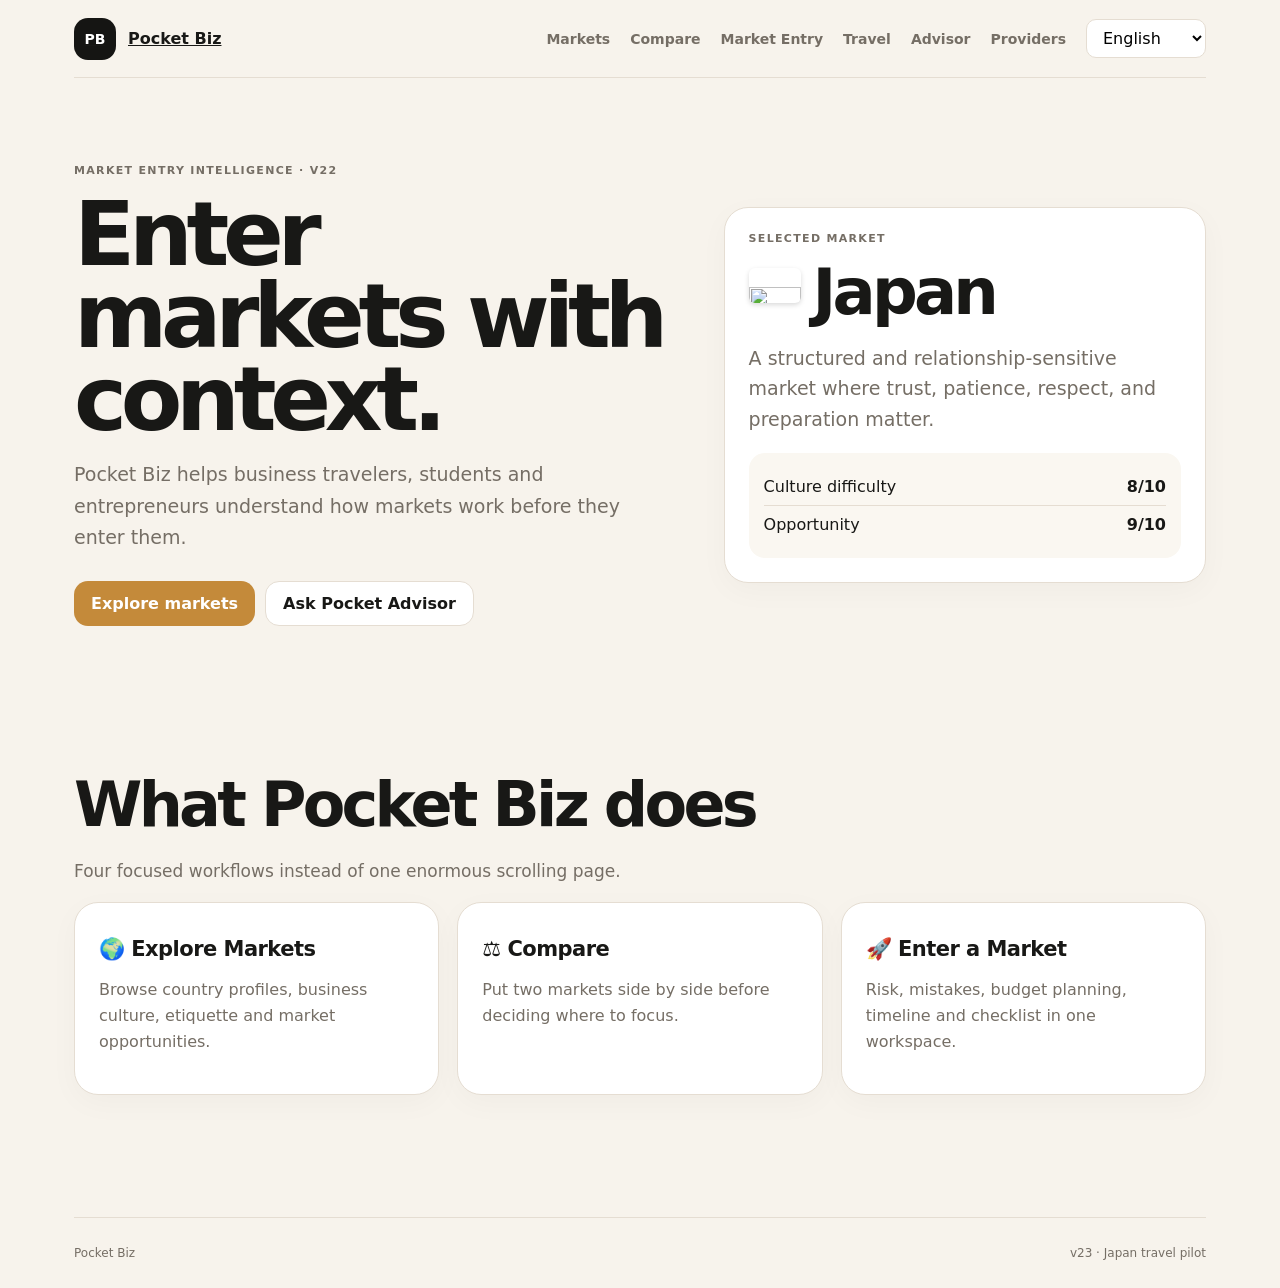
==== index.html @ 112279e3 "Add files via upload" ====
<!doctype html><html lang="en"><head><meta charset="utf-8"><meta name="viewport" content="width=device-width,initial-scale=1"><title>Pocket Biz v23</title><style>
:root{--bg:#f7f3ec;--panel:#fff;--text:#181816;--muted:#756e65;--line:#e5ddd2;--accent:#c48a3a;--dark:#151513;--green:#2f9b43;--shadow:0 20px 55px rgba(28,24,18,.08)}
*{box-sizing:border-box}html{scroll-behavior:smooth}body{margin:0;background:var(--bg);color:var(--text);font-family:Inter,ui-sans-serif,system-ui,-apple-system,BlinkMacSystemFont,"Segoe UI",sans-serif}a{color:inherit}button,input,select,textarea{font:inherit}.container{max-width:1180px;margin:auto;padding:0 24px}.nav{height:78px;display:flex;align-items:center;justify-content:space-between;border-bottom:1px solid var(--line)}.brand{display:flex;align-items:center;gap:12px;font-weight:900}.brand-mark{width:42px;height:42px;border-radius:14px;background:var(--dark);color:#fff;display:grid;place-items:center;font-size:14px}.nav-links{display:flex;align-items:center;gap:20px}.nav-links a{text-decoration:none;font-size:14px;font-weight:800;color:var(--muted)}.nav-links a:hover{color:var(--text)}.lang-toggle{border:1px solid var(--line);background:#fff;border-radius:10px;padding:8px 12px}.hero{padding:86px 0 80px;display:grid;grid-template-columns:1.1fr .9fr;gap:60px;align-items:center}.kicker,.tool-kicker{font-size:11px;text-transform:uppercase;letter-spacing:.12em;font-weight:900;color:var(--muted)}h1{font-size:clamp(52px,7vw,92px);line-height:.92;letter-spacing:-.07em;margin:16px 0}.hero p,.lead{font-size:19px;line-height:1.65;color:var(--muted);max-width:680px}.actions{display:flex;gap:10px;flex-wrap:wrap;margin-top:28px}.btn{border:0;border-radius:14px;padding:12px 17px;background:var(--dark);color:#fff;text-decoration:none;font-weight:850;cursor:pointer;display:inline-flex;align-items:center;justify-content:center}.btn.gold{background:var(--accent)}.btn.secondary{background:#fff;color:var(--text);border:1px solid var(--line)}.btn:disabled{opacity:.5;cursor:not-allowed}.section{padding:62px 0}.section-title{font-size:clamp(38px,5vw,62px);letter-spacing:-.06em;margin:0 0 12px}.sub{color:var(--muted);font-size:17px;line-height:1.6}.grid3{display:grid;grid-template-columns:repeat(3,1fr);gap:18px}.grid2{display:grid;grid-template-columns:repeat(2,1fr);gap:18px}.card,.panel{background:var(--panel);border:1px solid var(--line);border-radius:24px;padding:24px;box-shadow:0 8px 30px rgba(28,24,18,.03)}.card h3,.panel h3{margin:10px 0 10px;font-size:21px;letter-spacing:-.025em}.card p,.panel p{color:var(--muted);line-height:1.6}.market-grid{display:grid;grid-template-columns:repeat(4,1fr);gap:14px}.market-card{background:#fff;border:1px solid var(--line);border-radius:22px;padding:20px;text-decoration:none;transition:.2s;cursor:pointer}.market-card:hover{transform:translateY(-3px);box-shadow:var(--shadow);border-color:#cda36c}.market-card .name{font-weight:900;font-size:18px}.market-card .meta{color:var(--muted);font-size:13px;margin-top:5px}.pb-flag{width:34px;height:23px;object-fit:cover;border-radius:4px;display:block;margin-bottom:10px;box-shadow:0 1px 3px rgba(0,0,0,.15)}.pb-flag-lg{width:52px;height:35px;object-fit:cover;border-radius:6px;display:inline-block;vertical-align:-8px;margin-right:12px;box-shadow:0 2px 5px rgba(0,0,0,.15)}.toolbar{display:flex;gap:10px;margin:25px 0}.toolbar input,.toolbar select,.input,.select,.textarea{width:100%;border:1px solid var(--line);background:#fff;border-radius:14px;padding:13px 14px;outline:none}.toolbar input:focus,.input:focus,.textarea:focus{border-color:var(--accent)}.profile-hero{display:grid;grid-template-columns:1fr 1fr;gap:18px;align-items:stretch}.profile-title{font-size:64px;letter-spacing:-.06em;line-height:1;margin:15px 0}.chips{display:flex;gap:7px;flex-wrap:wrap;margin:18px 0}.chip{background:#f2eadf;border-radius:999px;padding:7px 11px;color:#775e42;font-size:12px;font-weight:800}.score{font-size:40px;font-weight:950;letter-spacing:-.05em}.meter{height:12px;border-radius:999px;background:#eee5d8;overflow:hidden;margin:10px 0 18px}.meter span{display:block;height:100%;background:var(--accent);border-radius:999px}.do-dont{display:grid;grid-template-columns:1fr 1fr;gap:14px}.good{background:#eaf5eb;border:1px solid #c8e5cc;border-radius:20px;padding:20px}.bad{background:#f8eeee;border:1px solid #ecd1d1;border-radius:20px;padding:20px}.good ul,.bad ul{padding-left:20px;line-height:1.7}.verified-badge{display:inline-flex;align-items:center;gap:6px;background:#e8f5ea;color:#236b31;border:1px solid #b9dfbf;border-radius:999px;padding:6px 10px;font-size:11px;font-weight:900}.check{width:16px;height:16px;border-radius:50%;background:var(--green);color:#fff;display:grid;place-items:center}.tool-grid{display:grid;grid-template-columns:repeat(3,1fr);gap:18px}.tool-result{margin-top:14px;padding:15px;background:#faf7f1;border-radius:16px}.tool-row{display:flex;justify-content:space-between;gap:14px;padding:9px 0;border-bottom:1px solid var(--line)}.tool-row:last-child{border-bottom:0}.timeline{display:grid;grid-template-columns:repeat(4,1fr);gap:14px}.step-no{width:32px;height:32px;border-radius:50%;background:var(--dark);color:#fff;display:grid;place-items:center;font-weight:900}.check-item{display:flex;gap:10px;padding:13px 0;border-bottom:1px solid var(--line)}.check-item:last-child{border-bottom:0}.check-item input{margin-top:4px}.advisor-shell{background:var(--dark);border-radius:30px;padding:18px;color:#fff}.advisor-grid{display:grid;grid-template-columns:.75fr 1.25fr;gap:16px}.advisor-intro{background:#fff;color:var(--text);border-radius:24px;padding:25px}.advisor-chat{background:#191917;border-radius:24px;padding:18px;min-height:520px;display:flex;flex-direction:column}.messages{flex:1;display:grid;gap:10px;align-content:start;overflow:auto;max-height:410px}.bubble{padding:14px 16px;border-radius:18px;line-height:1.55}.bubble.user{background:#292925;margin-left:12%}.bubble.answer{background:#fff;color:var(--text);margin-right:4%}.advisor-form{display:grid;grid-template-columns:1fr auto;gap:10px;margin-top:12px}.advisor-example{width:100%;text-align:left;background:#faf7f1;border:1px solid var(--line);border-radius:15px;padding:12px;margin-top:9px;cursor:pointer}.advisor-example:hover{border-color:var(--accent)}.status{font-size:12px;color:#bdb8b0;margin-top:8px}.cost-total{font-size:48px;font-weight:950;letter-spacing:-.06em}.cost-list{display:grid;gap:8px;margin-top:16px}.cost-line{display:grid;grid-template-columns:1fr 140px;gap:10px}.search-box{display:flex;gap:10px}.source{font-size:12px;color:var(--muted);margin-top:10px}.footer{border-top:1px solid var(--line);padding:28px 0;margin-top:60px;color:var(--muted);font-size:12px;display:flex;justify-content:space-between}@media(max-width:900px){.hero,.profile-hero,.advisor-grid{grid-template-columns:1fr}.grid3,.tool-grid{grid-template-columns:1fr 1fr}.market-grid{grid-template-columns:1fr 1fr}.timeline{grid-template-columns:1fr 1fr}}@media(max-width:620px){.nav-links a{display:none}.grid3,.grid2,.tool-grid,.market-grid,.timeline,.do-dont{grid-template-columns:1fr}.container{padding:0 16px}.hero{padding:55px 0}.profile-title{font-size:48px}.advisor-form{grid-template-columns:1fr}}
</style></head><body>
<div class="container"><nav class="nav"><a class="brand" href="index.html"><span class="brand-mark">PB</span><span>Pocket Biz</span></a><div class="nav-links"><a href="markets.html">Markets</a><a href="compare.html">Compare</a><a href="market-entry.html">Market Entry</a><a href="travel.html">Travel</a><a href="advisor.html">Advisor</a><a href="providers.html">Providers</a><select id="languageSelect" class="lang-toggle"><option value="en">English</option><option value="ja">日本語</option><option value="el">Ελληνικά</option></select></div></nav>
<section class="hero"><div><div class="kicker">MARKET ENTRY INTELLIGENCE · v22</div><h1>Enter markets with context.</h1><p class="lead">Pocket Biz helps business travelers, students and entrepreneurs understand how markets work before they enter them.</p><div class="actions"><a class="btn gold" href="markets.html">Explore markets</a><a class="btn secondary" href="advisor.html">Ask Pocket Advisor</a></div></div><div class="card"><div class="kicker">Selected market</div><div id="homeCountry"></div><div class="tool-result"><div class="tool-row"><span>Culture difficulty</span><b id="homeDifficulty"></b></div><div class="tool-row"><span>Opportunity</span><b id="homeOpportunity"></b></div></div></div></section>
<section class="section"><h2 class="section-title">What Pocket Biz does</h2><p class="sub">Four focused workflows instead of one enormous scrolling page.</p><div class="grid3"><a class="card" href="markets.html" style="text-decoration:none"><h3>🌍 Explore Markets</h3><p>Browse country profiles, business culture, etiquette and market opportunities.</p></a><a class="card" href="compare.html" style="text-decoration:none"><h3>⚖️ Compare</h3><p>Put two markets side by side before deciding where to focus.</p></a><a class="card" href="market-entry.html" style="text-decoration:none"><h3>🚀 Enter a Market</h3><p>Risk, mistakes, budget planning, timeline and checklist in one workspace.</p></a></div></section>
<footer class="footer"><span>Pocket Biz</span><span>v23 · Japan travel pilot</span></footer></div>
<script>
const DATA = {"countries": [{"code": "JP", "flag": "🇯🇵", "difficulty": 8, "opportunity": 9, "contacts": 12, "region": {"en": "Asia", "ja": "アジア", "el": "Ασία"}, "name": {"en": "Japan", "ja": "日本", "el": "Ιαπωνία"}, "tags": {"en": ["Formal", "Indirect", "Consensus"], "ja": ["フォーマル", "間接的", "合意重視"], "el": ["Τυπική", "Έμμεση", "Συναίνεση"]}, "summary": {"en": "A structured and relationship-sensitive market where trust, patience, respect, and preparation matter.", "ja": "信頼、忍耐、敬意、準備が重要な、構造的で関係性を重視する市場です。", "el": "Μια δομημένη αγορά όπου η εμπιστοσύνη, η υπομονή, ο σεβασμός και η προετοιμασία παίζουν σημαντικό ρόλο."}, "culture": {"en": "Communication is often indirect. Group consensus can be important before final decisions.", "ja": "コミュニケーションは間接的なことが多く、最終決定には合意形成が重要です。", "el": "Η επικοινωνία είναι συχνά έμμεση. Η ομαδική συναίνεση μπορεί να είναι σημαντική πριν από τις τελικές αποφάσεις."}, "etiquette": {"en": "Business cards, polite introductions, punctuality, and careful listening are important.", "ja": "名刺、礼儀正しい挨拶、時間厳守、丁寧に聞く姿勢が重要です。", "el": "Οι επαγγελματικές κάρτες, οι ευγενικές συστάσεις, η συνέπεια στην ώρα και η προσεκτική ακρόαση είναι σημαντικά."}, "laws": {"en": "Company setup and visas require careful preparation.", "ja": "会社設立やビザには慎重な準備が必要です。", "el": "Η ίδρυση εταιρείας και οι βίζες απαιτούν προσεκτική προετοιμασία."}, "market": {"en": "Technology, manufacturing, robotics, gaming, design, food, tourism, and premium consumer products.", "ja": "テクノロジー、製造、ロボット、ゲーム、デザイン、食品、観光、高付加価値消費財。", "el": "Τεχνολογία, μεταποίηση, ρομποτική, gaming, design, τρόφιμα, τουρισμός και premium καταναλωτικά προϊόντα."}, "dos": {"en": ["Bring business cards.", "Be punctual.", "Build trust before pushing decisions."], "ja": ["名刺を持参する。", "時間を守る。", "決定を急がず信頼を築く。"], "el": ["Να έχεις επαγγελματικές κάρτες.", "Να είσαι στην ώρα σου.", "Χτίσε εμπιστοσύνη πριν πιέσεις για αποφάσεις."]}, "donts": {"en": ["Do not publicly embarrass someone.", "Do not rush consensus.", "Do not mistake silence for agreement."], "ja": ["人前で相手に恥をかかせない。", "合意形成を急がない。", "沈黙を同意と決めつけない。"], "el": ["Μην φέρνεις κάποιον σε δύσκολη θέση δημόσια.", "Μην βιάζεις τη συναίνεση.", "Μην θεωρείς ότι η σιωπή σημαίνει συμφωνία."]}}, {"code": "GR", "flag": "🇬🇷", "difficulty": 4, "opportunity": 6, "contacts": 5, "region": {"en": "Europe", "ja": "ヨーロッパ", "el": "Ευρώπη"}, "name": {"en": "Greece", "ja": "ギリシャ", "el": "Ελλάδα"}, "tags": {"en": ["Relationship-led", "Flexible", "Trust-based"], "ja": ["関係重視", "柔軟", "信頼重視"], "el": ["Σχέσεις", "Ευελιξία", "Εμπιστοσύνη"]}, "summary": {"en": "A relationship-oriented market where personal trust, conversation, and networks often matter deeply.", "ja": "個人的な信頼、会話、人脈が大きな意味を持つ関係重視の市場です。", "el": "Μια αγορά όπου οι σχέσεις, η προσωπική εμπιστοσύνη, η συζήτηση και τα δίκτυα παίζουν μεγάλο ρόλο."}, "culture": {"en": "Communication can be expressive and personal.", "ja": "コミュニケーションは表現豊かで個人的です。", "el": "Η επικοινωνία μπορεί να είναι εκφραστική και προσωπική."}, "etiquette": {"en": "Expect conversation before business. Coffee meetings and introductions can help.", "ja": "商談前の会話が重要です。コーヒーでの面談や紹介が役立ちます。", "el": "Περίμενε συζήτηση πριν το καθαρό business. Οι καφέδες και οι συστάσεις συχνά βοηθούν."}, "laws": {"en": "Bureaucracy can be slow. Company setup and tax obligations require attention.", "ja": "手続きに時間がかかる場合があります。会社設立と税務には注意が必要です。", "el": "Η γραφειοκρατία μπορεί να είναι αργή. Η ίδρυση εταιρείας και οι φορολογικές υποχρεώσεις χρειάζονται προσοχή."}, "market": {"en": "Tourism, food, shipping, energy, real estate, hospitality, and local services.", "ja": "観光、食品、海運、エネルギー、不動産、ホスピタリティ、地域サービス。", "el": "Τουρισμός, τρόφιμα, ναυτιλία, ενέργεια, ακίνητα, φιλοξενία και τοπικές υπηρεσίες."}, "dos": {"en": ["Build personal trust.", "Confirm details in writing.", "Be patient with bureaucracy."], "ja": ["信頼を築く。", "詳細を書面で確認する。", "手続きには忍耐を持つ。"], "el": ["Χτίσε προσωπική εμπιστοσύνη.", "Επιβεβαίωσε λεπτομέρειες γραπτώς.", "Να έχεις υπομονή με τη γραφειοκρατία."]}, "donts": {"en": ["Do not rely only on verbal agreements.", "Do not ignore relationships.", "Do not expect everything instantly."], "ja": ["口約束だけに頼らない。", "関係性を軽視しない。", "すべてがすぐ進むと期待しない。"], "el": ["Μη βασίζεσαι μόνο σε προφορικές συμφωνίες.", "Μην αγνοείς τις σχέσεις.", "Μην περιμένεις όλα να γίνουν αμέσως."]}}, {"code": "SE", "flag": "🇸🇪", "difficulty": 5, "opportunity": 7, "contacts": 7, "region": {"en": "Europe", "ja": "ヨーロッパ", "el": "Ευρώπη"}, "name": {"en": "Sweden", "ja": "スウェーデン", "el": "Σουηδία"}, "tags": {"en": ["Flat hierarchy", "Direct", "Consensus"], "ja": ["フラット", "直接的", "合意重視"], "el": ["Χαμηλή ιεραρχία", "Άμεση", "Συναίνεση"]}, "summary": {"en": "A transparent, structured market with low hierarchy, strong planning, and high expectations for reliability.", "ja": "階層が低く、計画性と信頼性が重視される透明性の高い市場です。", "el": "Μια διαφανής και δομημένη αγορά με χαμηλή ιεραρχία, ισχυρό προγραμματισμό και υψηλές απαιτήσεις αξιοπιστίας."}, "culture": {"en": "Communication is direct but calm. Teams value equality, planning, and consensus.", "ja": "コミュニケーションは直接的ですが落ち着いています。平等、計画、合意が重視されます。", "el": "Η επικοινωνία είναι άμεση αλλά ήρεμη. Οι ομάδες δίνουν αξία στην ισότητα, τον προγραμματισμό και τη συναίνεση."}, "etiquette": {"en": "Be on time. Keep meetings focused. Avoid aggressive selling.", "ja": "時間を守り、会議は簡潔に。強引な営業は避けるべきです。", "el": "Να είσαι στην ώρα σου. Κράτα τα meetings συγκεντρωμένα. Απόφυγε το επιθετικό selling."}, "laws": {"en": "Employment protection, tax rules, and registration are structured.", "ja": "雇用保護、税制、事業登録が整備されています。", "el": "Η προστασία εργασίας, οι φορολογικοί κανόνες και οι εγγραφές είναι δομημένα."}, "market": {"en": "Sustainability, tech, gaming, engineering, design, health, and digital services.", "ja": "サステナビリティ、テック、ゲーム、工学、デザイン、医療、デジタルサービス。", "el": "Βιωσιμότητα, τεχνολογία, gaming, engineering, design, υγεία και ψηφιακές υπηρεσίες."}, "dos": {"en": ["Be punctual.", "Use factual communication.", "Respect work-life boundaries."], "ja": ["時間を守る。", "事実ベースで説明する。", "仕事と私生活の境界を尊重する。"], "el": ["Να είσαι συνεπής στην ώρα.", "Χρησιμοποίησε τεκμηριωμένη επικοινωνία.", "Σεβάσου τα όρια εργασίας και προσωπικής ζωής."]}, "donts": {"en": ["Do not oversell aggressively.", "Do not ignore planning.", "Do not act superior because of title."], "ja": ["強引に売り込まない。", "計画を軽視しない。", "肩書きで偉そうにしない。"], "el": ["Μην κάνεις επιθετικό overselling.", "Μην αγνοείς τον προγραμματισμό.", "Μην φέρεσαι ανώτερα λόγω τίτλου."]}}, {"code": "DE", "flag": "🇩🇪", "difficulty": 6, "opportunity": 8, "contacts": 8, "region": {"en": "Europe", "ja": "ヨーロッパ", "el": "Ευρώπη"}, "name": {"en": "Germany", "ja": "ドイツ", "el": "Γερμανία"}, "tags": {"en": ["Structured", "Direct", "Rule-based"], "ja": ["構造的", "直接的", "ルール重視"], "el": ["Δομημένη", "Άμεση", "Κανόνες"]}, "summary": {"en": "Germany is an important market with its own culture, regulations, opportunities, and local business expectations.", "ja": "ドイツは独自の文化、規制、機会、現地ビジネス慣習を持つ重要な市場です。", "el": "Η αγορά Γερμανία έχει δική της κουλτούρα, κανονισμούς, ευκαιρίες και τοπικές επιχειρηματικές προσδοκίες."}, "culture": {"en": "Understand communication style, hierarchy, trust-building, and meeting expectations before entering.", "ja": "参入前に、コミュニケーションスタイル、階層、信頼構築、会議の期待を理解する必要があります。", "el": "Πριν την είσοδο, χρειάζεται κατανόηση επικοινωνίας, ιεραρχίας, εμπιστοσύνης και προσδοκιών στα meetings."}, "etiquette": {"en": "Prepare for local meeting norms, introductions, punctuality, and negotiation behavior.", "ja": "現地の会議マナー、紹介、時間感覚、交渉行動に備えましょう。", "el": "Προετοιμάσου για τοπικά meeting norms, συστάσεις, συνέπεια στην ώρα και διαπραγματεύσεις."}, "laws": {"en": "Legal setup, tax, permits, and employment rules should be checked with local professionals.", "ja": "法務セットアップ、税務、許認可、雇用ルールは現地専門家に確認するべきです。", "el": "Νομικό setup, φορολογία, άδειες και εργατικοί κανόνες πρέπει να ελεγχθούν με τοπικούς ειδικούς."}, "market": {"en": "Market research, local partners, customer behavior, and distribution channels are key.", "ja": "市場調査、現地パートナー、消費者行動、流通チャネルが重要です。", "el": "Έρευνα αγοράς, τοπικοί συνεργάτες, συμπεριφορά πελατών και κανάλια διανομής είναι κρίσιμα."}, "dos": {"en": ["Research local rules.", "Find reliable contacts.", "Validate demand before expanding."], "ja": ["現地ルールを調査する。", "信頼できる連絡先を見つける。", "拡大前に需要を検証する。"], "el": ["Έλεγξε τοπικούς κανόνες.", "Βρες αξιόπιστες επαφές.", "Κάνε validation ζήτησης πριν επεκταθείς."]}, "donts": {"en": ["Do not assume your home market rules apply.", "Do not ignore cultural expectations.", "Do not enter without local support."], "ja": ["自国のルールが通用すると考えない。", "文化的期待を無視しない。", "現地支援なしで参入しない。"], "el": ["Μην θεωρείς ότι ισχύουν οι κανόνες της δικής σου αγοράς.", "Μην αγνοείς πολιτισμικές προσδοκίες.", "Μην μπαίνεις χωρίς τοπική υποστήριξη."]}}, {"code": "AE", "flag": "🇦🇪", "difficulty": 7, "opportunity": 9, "contacts": 9, "region": {"en": "Middle East", "ja": "中東", "el": "Μέση Ανατολή"}, "name": {"en": "UAE", "ja": "UAE", "el": "ΗΑΕ"}, "tags": {"en": ["Formal", "Network-led", "Fast-growing"], "ja": ["フォーマル", "人脈重視", "成長市場"], "el": ["Τυπική", "Δίκτυα", "Ταχεία ανάπτυξη"]}, "summary": {"en": "UAE is an important market with its own culture, regulations, opportunities, and local business expectations.", "ja": "UAEは独自の文化、規制、機会、現地ビジネス慣習を持つ重要な市場です。", "el": "Η αγορά ΗΑΕ έχει δική της κουλτούρα, κανονισμούς, ευκαιρίες και τοπικές επιχειρηματικές προσδοκίες."}, "culture": {"en": "Understand communication style, hierarchy, trust-building, and meeting expectations before entering.", "ja": "参入前に、コミュニケーションスタイル、階層、信頼構築、会議の期待を理解する必要があります。", "el": "Πριν την είσοδο, χρειάζεται κατανόηση επικοινωνίας, ιεραρχίας, εμπιστοσύνης και προσδοκιών στα meetings."}, "etiquette": {"en": "Prepare for local meeting norms, introductions, punctuality, and negotiation behavior.", "ja": "現地の会議マナー、紹介、時間感覚、交渉行動に備えましょう。", "el": "Προετοιμάσου για τοπικά meeting norms, συστάσεις, συνέπεια στην ώρα και διαπραγματεύσεις."}, "laws": {"en": "Legal setup, tax, permits, and employment rules should be checked with local professionals.", "ja": "法務セットアップ、税務、許認可、雇用ルールは現地専門家に確認するべきです。", "el": "Νομικό setup, φορολογία, άδειες και εργατικοί κανόνες πρέπει να ελεγχθούν με τοπικούς ειδικούς."}, "market": {"en": "Market research, local partners, customer behavior, and distribution channels are key.", "ja": "市場調査、現地パートナー、消費者行動、流通チャネルが重要です。", "el": "Έρευνα αγοράς, τοπικοί συνεργάτες, συμπεριφορά πελατών και κανάλια διανομής είναι κρίσιμα."}, "dos": {"en": ["Research local rules.", "Find reliable contacts.", "Validate demand before expanding."], "ja": ["現地ルールを調査する。", "信頼できる連絡先を見つける。", "拡大前に需要を検証する。"], "el": ["Έλεγξε τοπικούς κανόνες.", "Βρες αξιόπιστες επαφές.", "Κάνε validation ζήτησης πριν επεκταθείς."]}, "donts": {"en": ["Do not assume your home market rules apply.", "Do not ignore cultural expectations.", "Do not enter without local support."], "ja": ["自国のルールが通用すると考えない。", "文化的期待を無視しない。", "現地支援なしで参入しない。"], "el": ["Μην θεωρείς ότι ισχύουν οι κανόνες της δικής σου αγοράς.", "Μην αγνοείς πολιτισμικές προσδοκίες.", "Μην μπαίνεις χωρίς τοπική υποστήριξη."]}}, {"code": "US", "flag": "🇺🇸", "difficulty": 5, "opportunity": 9, "contacts": 11, "region": {"en": "North America", "ja": "北米", "el": "Βόρεια Αμερική"}, "name": {"en": "United States", "ja": "アメリカ", "el": "Ηνωμένες Πολιτείες"}, "tags": {"en": ["Direct", "Fast-paced", "Pitch-oriented"], "ja": ["直接的", "スピード重視", "ピッチ重視"], "el": ["Άμεση", "Γρήγορη", "Pitch"]}, "summary": {"en": "United States is an important market with its own culture, regulations, opportunities, and local business expectations.", "ja": "アメリカは独自の文化、規制、機会、現地ビジネス慣習を持つ重要な市場です。", "el": "Η αγορά Ηνωμένες Πολιτείες έχει δική της κουλτούρα, κανονισμούς, ευκαιρίες και τοπικές επιχειρηματικές προσδοκίες."}, "culture": {"en": "Understand communication style, hierarchy, trust-building, and meeting expectations before entering.", "ja": "参入前に、コミュニケーションスタイル、階層、信頼構築、会議の期待を理解する必要があります。", "el": "Πριν την είσοδο, χρειάζεται κατανόηση επικοινωνίας, ιεραρχίας, εμπιστοσύνης και προσδοκιών στα meetings."}, "etiquette": {"en": "Prepare for local meeting norms, introductions, punctuality, and negotiation behavior.", "ja": "現地の会議マナー、紹介、時間感覚、交渉行動に備えましょう。", "el": "Προετοιμάσου για τοπικά meeting norms, συστάσεις, συνέπεια στην ώρα και διαπραγματεύσεις."}, "laws": {"en": "Legal setup, tax, permits, and employment rules should be checked with local professionals.", "ja": "法務セットアップ、税務、許認可、雇用ルールは現地専門家に確認するべきです。", "el": "Νομικό setup, φορολογία, άδειες και εργατικοί κανόνες πρέπει να ελεγχθούν με τοπικούς ειδικούς."}, "market": {"en": "Market research, local partners, customer behavior, and distribution channels are key.", "ja": "市場調査、現地パートナー、消費者行動、流通チャネルが重要です。", "el": "Έρευνα αγοράς, τοπικοί συνεργάτες, συμπεριφορά πελατών και κανάλια διανομής είναι κρίσιμα."}, "dos": {"en": ["Research local rules.", "Find reliable contacts.", "Validate demand before expanding."], "ja": ["現地ルールを調査する。", "信頼できる連絡先を見つける。", "拡大前に需要を検証する。"], "el": ["Έλεγξε τοπικούς κανόνες.", "Βρες αξιόπιστες επαφές.", "Κάνε validation ζήτησης πριν επεκταθείς."]}, "donts": {"en": ["Do not assume your home market rules apply.", "Do not ignore cultural expectations.", "Do not enter without local support."], "ja": ["自国のルールが通用すると考えない。", "文化的期待を無視しない。", "現地支援なしで参入しない。"], "el": ["Μην θεωρείς ότι ισχύουν οι κανόνες της δικής σου αγοράς.", "Μην αγνοείς πολιτισμικές προσδοκίες.", "Μην μπαίνεις χωρίς τοπική υποστήριξη."]}}, {"code": "CN", "flag": "🇨🇳", "difficulty": 8, "opportunity": 9, "contacts": 10, "region": {"en": "Asia", "ja": "アジア", "el": "Ασία"}, "name": {"en": "China", "ja": "中国", "el": "Κίνα"}, "tags": {"en": ["Relationship-based", "Hierarchical", "Scale-driven"], "ja": ["関係重視", "階層的", "規模重視"], "el": ["Σχέσεις", "Ιεραρχία", "Κλίμακα"]}, "summary": {"en": "China is an important market with its own culture, regulations, opportunities, and local business expectations.", "ja": "中国は独自の文化、規制、機会、現地ビジネス慣習を持つ重要な市場です。", "el": "Η αγορά Κίνα έχει δική της κουλτούρα, κανονισμούς, ευκαιρίες και τοπικές επιχειρηματικές προσδοκίες."}, "culture": {"en": "Understand communication style, hierarchy, trust-building, and meeting expectations before entering.", "ja": "参入前に、コミュニケーションスタイル、階層、信頼構築、会議の期待を理解する必要があります。", "el": "Πριν την είσοδο, χρειάζεται κατανόηση επικοινωνίας, ιεραρχίας, εμπιστοσύνης και προσδοκιών στα meetings."}, "etiquette": {"en": "Prepare for local meeting norms, introductions, punctuality, and negotiation behavior.", "ja": "現地の会議マナー、紹介、時間感覚、交渉行動に備えましょう。", "el": "Προετοιμάσου για τοπικά meeting norms, συστάσεις, συνέπεια στην ώρα και διαπραγματεύσεις."}, "laws": {"en": "Legal setup, tax, permits, and employment rules should be checked with local professionals.", "ja": "法務セットアップ、税務、許認可、雇用ルールは現地専門家に確認するべきです。", "el": "Νομικό setup, φορολογία, άδειες και εργατικοί κανόνες πρέπει να ελεγχθούν με τοπικούς ειδικούς."}, "market": {"en": "Market research, local partners, customer behavior, and distribution channels are key.", "ja": "市場調査、現地パートナー、消費者行動、流通チャネルが重要です。", "el": "Έρευνα αγοράς, τοπικοί συνεργάτες, συμπεριφορά πελατών και κανάλια διανομής είναι κρίσιμα."}, "dos": {"en": ["Research local rules.", "Find reliable contacts.", "Validate demand before expanding."], "ja": ["現地ルールを調査する。", "信頼できる連絡先を見つける。", "拡大前に需要を検証する。"], "el": ["Έλεγξε τοπικούς κανόνες.", "Βρες αξιόπιστες επαφές.", "Κάνε validation ζήτησης πριν επεκταθείς."]}, "donts": {"en": ["Do not assume your home market rules apply.", "Do not ignore cultural expectations.", "Do not enter without local support."], "ja": ["自国のルールが通用すると考えない。", "文化的期待を無視しない。", "現地支援なしで参入しない。"], "el": ["Μην θεωρείς ότι ισχύουν οι κανόνες της δικής σου αγοράς.", "Μην αγνοείς πολιτισμικές προσδοκίες.", "Μην μπαίνεις χωρίς τοπική υποστήριξη."]}}, {"code": "KR", "flag": "🇰🇷", "difficulty": 7, "opportunity": 8, "contacts": 6, "region": {"en": "Asia", "ja": "アジア", "el": "Ασία"}, "name": {"en": "South Korea", "ja": "韓国", "el": "Νότια Κορέα"}, "tags": {"en": ["Fast-paced", "Hierarchical", "Tech-forward"], "ja": ["スピード重視", "階層的", "テック志向"], "el": ["Γρήγορη", "Ιεραρχική", "Τεχνολογία"]}, "summary": {"en": "South Korea is an important market with its own culture, regulations, opportunities, and local business expectations.", "ja": "韓国は独自の文化、規制、機会、現地ビジネス慣習を持つ重要な市場です。", "el": "Η αγορά Νότια Κορέα έχει δική της κουλτούρα, κανονισμούς, ευκαιρίες και τοπικές επιχειρηματικές προσδοκίες."}, "culture": {"en": "Understand communication style, hierarchy, trust-building, and meeting expectations before entering.", "ja": "参入前に、コミュニケーションスタイル、階層、信頼構築、会議の期待を理解する必要があります。", "el": "Πριν την είσοδο, χρειάζεται κατανόηση επικοινωνίας, ιεραρχίας, εμπιστοσύνης και προσδοκιών στα meetings."}, "etiquette": {"en": "Prepare for local meeting norms, introductions, punctuality, and negotiation behavior.", "ja": "現地の会議マナー、紹介、時間感覚、交渉行動に備えましょう。", "el": "Προετοιμάσου για τοπικά meeting norms, συστάσεις, συνέπεια στην ώρα και διαπραγματεύσεις."}, "laws": {"en": "Legal setup, tax, permits, and employment rules should be checked with local professionals.", "ja": "法務セットアップ、税務、許認可、雇用ルールは現地専門家に確認するべきです。", "el": "Νομικό setup, φορολογία, άδειες και εργατικοί κανόνες πρέπει να ελεγχθούν με τοπικούς ειδικούς."}, "market": {"en": "Market research, local partners, customer behavior, and distribution channels are key.", "ja": "市場調査、現地パートナー、消費者行動、流通チャネルが重要です。", "el": "Έρευνα αγοράς, τοπικοί συνεργάτες, συμπεριφορά πελατών και κανάλια διανομής είναι κρίσιμα."}, "dos": {"en": ["Research local rules.", "Find reliable contacts.", "Validate demand before expanding."], "ja": ["現地ルールを調査する。", "信頼できる連絡先を見つける。", "拡大前に需要を検証する。"], "el": ["Έλεγξε τοπικούς κανόνες.", "Βρες αξιόπιστες επαφές.", "Κάνε validation ζήτησης πριν επεκταθείς."]}, "donts": {"en": ["Do not assume your home market rules apply.", "Do not ignore cultural expectations.", "Do not enter without local support."], "ja": ["自国のルールが通用すると考えない。", "文化的期待を無視しない。", "現地支援なしで参入しない。"], "el": ["Μην θεωρείς ότι ισχύουν οι κανόνες της δικής σου αγοράς.", "Μην αγνοείς πολιτισμικές προσδοκίες.", "Μην μπαίνεις χωρίς τοπική υποστήριξη."]}}], "ui": {"en": {"navDemo": "Demo", "navContacts": "Contacts", "navTools": "Tools", "navInterest": "Interest", "kicker": "International business preparation, made practical", "heroTitle": "Understand a market before you enter it.", "heroLead": "Pocket Biz helps entrepreneurs, professionals, and business travelers understand culture, etiquette, regulations, risks, real experiences, local contacts, costs, timelines, and official resources before entering a foreign market.", "openPreview": "Open Preview", "interested": "I'm Interested", "listCompany": "List Your Company", "starter": "starter countries", "review": "review concept", "listing": "provider listing model", "search": "Search countries or topics...", "allRegions": "All regions", "why": "Why Pocket Biz?", "whyText": "Entering a new market is difficult because essential information is scattered across legal websites, reports, blogs, country guides, and personal experiences. Pocket Biz brings the practical pieces together.", "cultureMarket": "Culture + law + market", "cultureMarketText": "Country profiles explain etiquette, regulations, opportunities, risks, mistakes, costs, and official resources.", "contactsFeature": "Market-entry contacts", "contactsFeatureText": "Local providers can apply to be listed for company setup, tax, law, translation, relocation, and market research.", "communityFeature": "Community + AI review", "communityFeatureText": "Users can submit real experiences, then AI can help filter, summarize, categorize, and flag weak or biased submissions.", "toolsTitle": "Market Entry Tools", "toolsText": "Useful sections for practical market preparation.", "riskTitle": "Risk Meter", "mistakesTitle": "Top Mistakes Foreigners Make", "costTitle": "Cost of Market Entry", "timelineTitle": "Market Entry Timeline", "checklistTitle": "Market Entry Checklist", "contactsTitle": "Market Entry Contacts", "providerTitle": "For Service Providers", "shareTitle": "Share a Country Insight", "briefTitle": "AI Country Brief", "founderTitle": "Founder Story", "interestTitle": "Interested in Pocket Biz?", "difficulty": "Difficulty", "cultureDifficulty": "Culture Difficulty", "opportunity": "Opportunity", "contacts": "Contacts", "bestFor": "Best for", "marketPrep": "Market preparation", "businessGuide": "Business guide", "culture": "Culture", "etiquette": "Etiquette", "law": "Law basics", "market": "Market", "do": "Do", "dont": "Don't", "footer": "Culture • Law • Market • Contacts • AI Review"}, "ja": {"navDemo": "デモ", "navContacts": "連絡先", "navTools": "ツール", "navInterest": "興味あり", "kicker": "国際ビジネス準備を、実用的に", "heroTitle": "市場に参入する前に、その市場を理解する。", "heroLead": "Pocket Bizは、起業家、ビジネスパーソン、出張者が海外市場に入る前に、文化、マナー、規制、リスク、実体験、現地連絡先、費用、タイムライン、公式情報を理解するためのプラットフォームです。", "openPreview": "プレビューを見る", "interested": "興味があります", "listCompany": "会社を掲載する", "starter": "初期対応国", "review": "レビュー構想", "listing": "掲載モデル", "search": "国やトピックを検索...", "allRegions": "すべての地域", "why": "なぜPocket Bizか？", "whyText": "新しい市場への参入は簡単ではありません。重要な情報は法律サイト、レポート、ブログ、国別ガイド、個人の経験に分散しています。Pocket Bizは、それらの実用的な情報を一つにまとめます。", "cultureMarket": "文化・法律・市場", "cultureMarketText": "国別プロフィールでは、マナー、規制、機会、リスク、失敗例、コスト、公式情報を説明します。", "contactsFeature": "市場参入の連絡先", "contactsFeatureText": "会社設立、税務、法律、翻訳、移住、市場調査を支援する現地プロバイダーを掲載できます。", "communityFeature": "コミュニティ + AIレビュー", "communityFeatureText": "ユーザーが実体験を投稿し、AIが内容を確認、要約、分類し、弱い情報や偏った投稿を検出できます。", "toolsTitle": "市場参入ツール", "toolsText": "実用的な市場準備のためのセクションです。", "riskTitle": "例：日本のリスクメーター", "mistakesTitle": "外国人がしやすい失敗", "costTitle": "市場参入コスト", "timelineTitle": "市場参入タイムライン", "checklistTitle": "市場参入チェックリスト", "contactsTitle": "市場参入の連絡先", "providerTitle": "サービス提供者向け", "shareTitle": "国別インサイトを共有", "briefTitle": "AIカントリーブリーフ", "founderTitle": "創業ストーリー", "interestTitle": "Pocket Bizに興味がありますか？", "difficulty": "難易度", "cultureDifficulty": "文化難易度", "opportunity": "機会", "contacts": "連絡先", "bestFor": "用途", "marketPrep": "市場参入準備", "businessGuide": "ビジネスガイド", "culture": "文化", "etiquette": "マナー", "law": "法律の基本", "market": "市場", "do": "すること", "dont": "避けること", "footer": "文化 • 法律 • 市場 • 連絡先 • AIレビュー"}, "el": {"navDemo": "Demo", "navContacts": "Επαφές", "navTools": "Εργαλεία", "navInterest": "Ενδιαφέρον", "kicker": "Πρακτική προετοιμασία για διεθνείς αγορές", "heroTitle": "Κατανόησε μια αγορά πριν μπεις σε αυτή.", "heroLead": "Το Pocket Biz βοηθά επιχειρηματίες, επαγγελματίες και business travelers να κατανοούν κουλτούρα, εθιμοτυπία, κανονισμούς, ρίσκα, πραγματικές εμπειρίες, τοπικές επαφές, κόστη, timelines και επίσημες πηγές πριν μπουν σε μια ξένη αγορά.", "openPreview": "Άνοιγμα Preview", "interested": "Ενδιαφέρομαι", "listCompany": "Καταχώριση εταιρείας", "starter": "αρχικές χώρες", "review": "μοντέλο review", "listing": "μοντέλο καταχώρισης providers", "search": "Αναζήτηση χωρών ή θεμάτων...", "allRegions": "Όλες οι περιοχές", "why": "Γιατί Pocket Biz;", "whyText": "Η είσοδος σε μια νέα αγορά δεν είναι απλή. Οι σημαντικές πληροφορίες είναι σκορπισμένες σε νομικές ιστοσελίδες, reports, blogs, country guides και προσωπικές εμπειρίες. Το Pocket Biz συγκεντρώνει τα πρακτικά στοιχεία σε ένα σημείο.", "cultureMarket": "Κουλτούρα + νόμοι + αγορά", "cultureMarketText": "Τα country profiles εξηγούν εθιμοτυπία, κανονισμούς, ευκαιρίες, ρίσκα, λάθη, κόστη και επίσημες πηγές.", "contactsFeature": "Επαφές εισόδου σε αγορά", "contactsFeatureText": "Τοπικοί providers μπορούν να καταχωρηθούν για ίδρυση εταιρείας, φορολογία, νομικά, μετάφραση, μετεγκατάσταση και έρευνα αγοράς.", "communityFeature": "Κοινότητα + AI review", "communityFeatureText": "Οι χρήστες μπορούν να υποβάλουν πραγματικές εμπειρίες και το AI να βοηθά στο φιλτράρισμα, τη σύνοψη, την κατηγοριοποίηση και τον εντοπισμό αδύναμων ή μεροληπτικών πληροφοριών.", "toolsTitle": "Εργαλεία εισόδου σε αγορά", "toolsText": "Χρήσιμες ενότητες για πρακτική προετοιμασία αγοράς.", "riskTitle": "Παράδειγμα: Risk Meter Ιαπωνίας", "mistakesTitle": "Συχνά λάθη ξένων", "costTitle": "Κόστος εισόδου σε αγορά", "timelineTitle": "Χρονοδιάγραμμα εισόδου σε αγορά", "checklistTitle": "Checklist εισόδου σε αγορά", "contactsTitle": "Επαφές εισόδου σε αγορά", "providerTitle": "Για παρόχους υπηρεσιών", "shareTitle": "Μοιράσου εμπειρία χώρας", "briefTitle": "AI Country Brief", "founderTitle": "Ιστορία ιδρυτή", "interestTitle": "Σε ενδιαφέρει το Pocket Biz;", "difficulty": "Δυσκολία", "cultureDifficulty": "Δυσκολία κουλτούρας", "opportunity": "Ευκαιρία", "contacts": "Επαφές", "bestFor": "Χρήσιμο για", "marketPrep": "Προετοιμασία αγοράς", "businessGuide": "Οδηγός αγοράς", "culture": "Κουλτούρα", "etiquette": "Εθιμοτυπία", "law": "Νομικά βασικά", "market": "Αγορά", "do": "Κάνε", "dont": "Απόφυγε", "footer": "Κουλτούρα • Νόμοι • Αγορά • Επαφές • AI Review"}}};
let lang = localStorage.getItem("pbLang") || "en";
let selectedCode = localStorage.getItem("pbSelectedCountry") || DATA.countries[0].code;
let selected = DATA.countries.find(c=>c.code===selectedCode) || DATA.countries[0];

function L(o){ return o?.[lang] || o?.en || ""; }
function U(k){ return DATA.ui?.[lang]?.[k] || DATA.ui?.en?.[k] || k; }
function pbFlag(code, large=false){
  const iso=String(code||"").toLowerCase();
  if(!/^[a-z]{2}$/.test(iso)) return "";
  return `<img class="${large?"pb-flag-lg":"pb-flag"}" src="https://flagcdn.com/w80/${iso}.png" alt="" loading="lazy">`;
}
function esc(v){return String(v??"").replace(/[&<>"']/g,m=>({"&":"&amp;","<":"&lt;",">":"&gt;",'"':"&quot;","'":"&#039;"}[m]));}
function saveCountry(code){
  const found=DATA.countries.find(c=>c.code===code);
  if(!found)return;
  selected=found; selectedCode=found.code;
  localStorage.setItem("pbSelectedCountry",selected.code);
  document.dispatchEvent(new CustomEvent("countrychange",{detail:selected}));
}
function countryUrl(code){return `country.html?country=${encodeURIComponent(code)}`;}
function entryUrl(code){return `market-entry.html?country=${encodeURIComponent(code)}`;}
function advisorUrl(code){return `advisor.html?country=${encodeURIComponent(code)}`;}
function setLanguage(value){
  lang=value; localStorage.setItem("pbLang",lang);
  document.documentElement.lang=lang;
  document.dispatchEvent(new Event("languagechange"));
}
function initCountryFromUrl(){
  const code=new URLSearchParams(location.search).get("country");
  if(code) saveCountry(code);
}
function setupGlobal(){
  initCountryFromUrl();
  const select=document.getElementById("languageSelect");
  if(select){select.value=lang;select.addEventListener("change",e=>setLanguage(e.target.value));}
  document.querySelectorAll("[data-country-link]").forEach(a=>a.addEventListener("click",()=>saveCountry(a.dataset.countryLink)));
}

setupGlobal();
function renderHome(){
  const c=selected;
  document.getElementById("homeCountry").innerHTML=`<h2 class="profile-title">${pbFlag(c.code,true)}${esc(L(c.name))}</h2><p>${esc(L(c.summary))}</p>`;
  document.getElementById("homeDifficulty").textContent=c.difficulty+"/10";
  document.getElementById("homeOpportunity").textContent=c.opportunity+"/10";
}
renderHome();document.addEventListener("countrychange",renderHome);document.addEventListener("languagechange",renderHome);
</script></body></html>
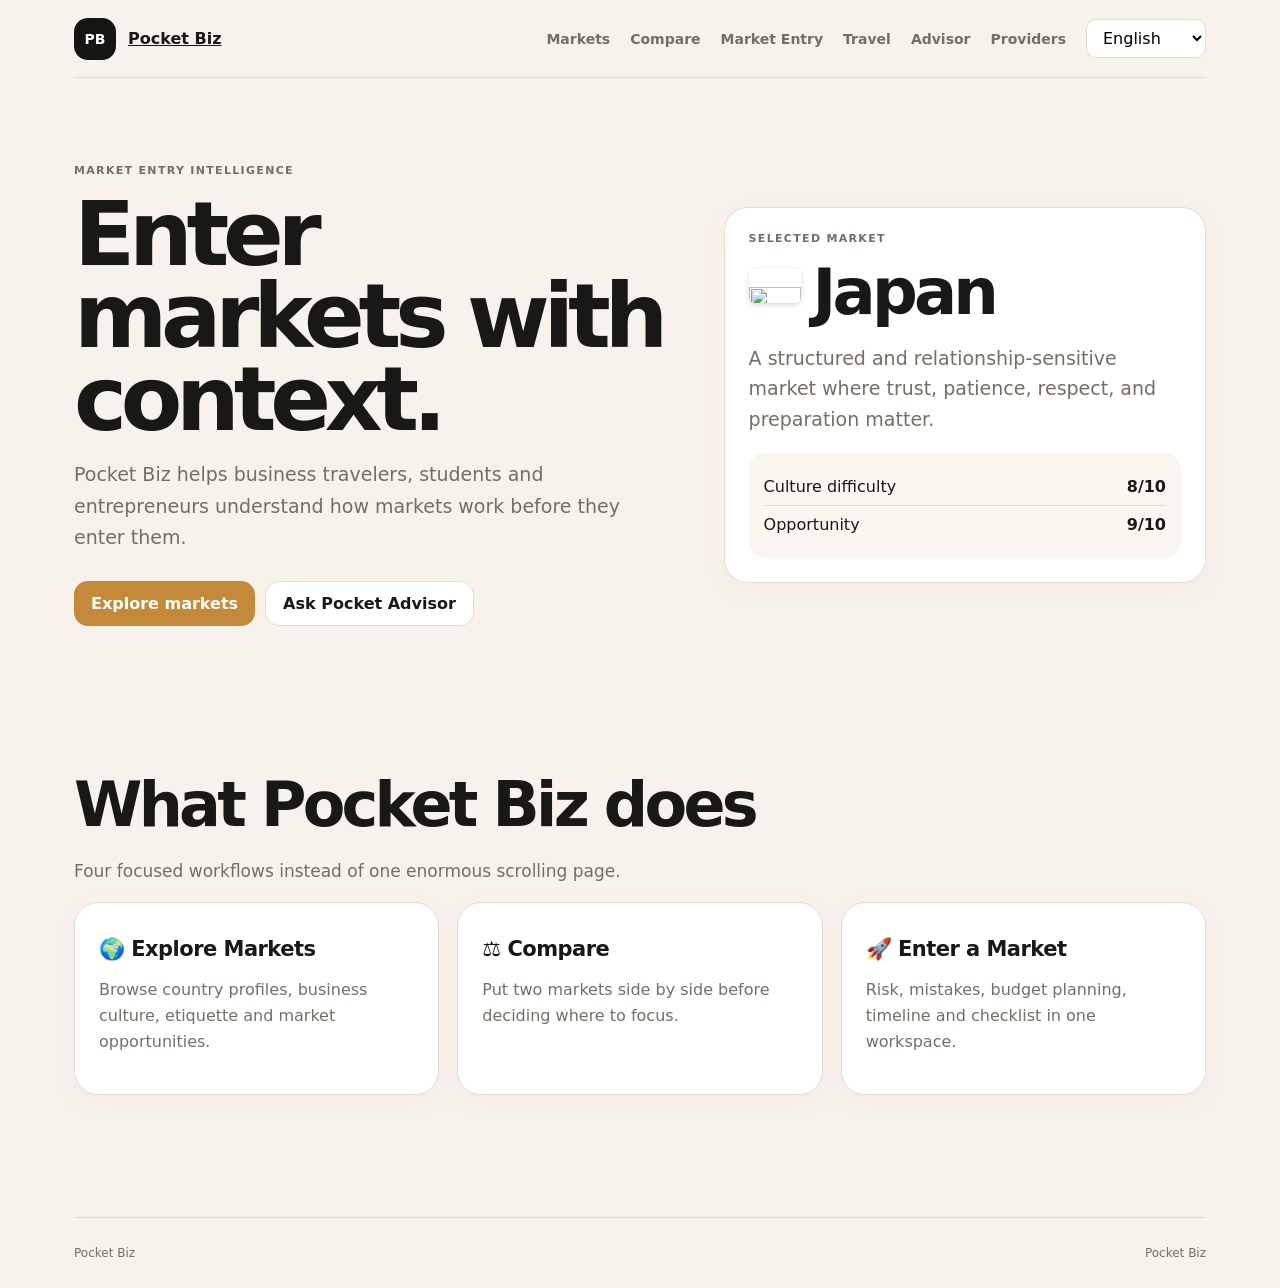
==== commit edfa03e2: "Add files via upload" ====
--- a/index.html
+++ b/index.html
@@ -2,12 +2,26 @@
 :root{--bg:#f7f3ec;--panel:#fff;--text:#181816;--muted:#756e65;--line:#e5ddd2;--accent:#c48a3a;--dark:#151513;--green:#2f9b43;--shadow:0 20px 55px rgba(28,24,18,.08)}
 *{box-sizing:border-box}html{scroll-behavior:smooth}body{margin:0;background:var(--bg);color:var(--text);font-family:Inter,ui-sans-serif,system-ui,-apple-system,BlinkMacSystemFont,"Segoe UI",sans-serif}a{color:inherit}button,input,select,textarea{font:inherit}.container{max-width:1180px;margin:auto;padding:0 24px}.nav{height:78px;display:flex;align-items:center;justify-content:space-between;border-bottom:1px solid var(--line)}.brand{display:flex;align-items:center;gap:12px;font-weight:900}.brand-mark{width:42px;height:42px;border-radius:14px;background:var(--dark);color:#fff;display:grid;place-items:center;font-size:14px}.nav-links{display:flex;align-items:center;gap:20px}.nav-links a{text-decoration:none;font-size:14px;font-weight:800;color:var(--muted)}.nav-links a:hover{color:var(--text)}.lang-toggle{border:1px solid var(--line);background:#fff;border-radius:10px;padding:8px 12px}.hero{padding:86px 0 80px;display:grid;grid-template-columns:1.1fr .9fr;gap:60px;align-items:center}.kicker,.tool-kicker{font-size:11px;text-transform:uppercase;letter-spacing:.12em;font-weight:900;color:var(--muted)}h1{font-size:clamp(52px,7vw,92px);line-height:.92;letter-spacing:-.07em;margin:16px 0}.hero p,.lead{font-size:19px;line-height:1.65;color:var(--muted);max-width:680px}.actions{display:flex;gap:10px;flex-wrap:wrap;margin-top:28px}.btn{border:0;border-radius:14px;padding:12px 17px;background:var(--dark);color:#fff;text-decoration:none;font-weight:850;cursor:pointer;display:inline-flex;align-items:center;justify-content:center}.btn.gold{background:var(--accent)}.btn.secondary{background:#fff;color:var(--text);border:1px solid var(--line)}.btn:disabled{opacity:.5;cursor:not-allowed}.section{padding:62px 0}.section-title{font-size:clamp(38px,5vw,62px);letter-spacing:-.06em;margin:0 0 12px}.sub{color:var(--muted);font-size:17px;line-height:1.6}.grid3{display:grid;grid-template-columns:repeat(3,1fr);gap:18px}.grid2{display:grid;grid-template-columns:repeat(2,1fr);gap:18px}.card,.panel{background:var(--panel);border:1px solid var(--line);border-radius:24px;padding:24px;box-shadow:0 8px 30px rgba(28,24,18,.03)}.card h3,.panel h3{margin:10px 0 10px;font-size:21px;letter-spacing:-.025em}.card p,.panel p{color:var(--muted);line-height:1.6}.market-grid{display:grid;grid-template-columns:repeat(4,1fr);gap:14px}.market-card{background:#fff;border:1px solid var(--line);border-radius:22px;padding:20px;text-decoration:none;transition:.2s;cursor:pointer}.market-card:hover{transform:translateY(-3px);box-shadow:var(--shadow);border-color:#cda36c}.market-card .name{font-weight:900;font-size:18px}.market-card .meta{color:var(--muted);font-size:13px;margin-top:5px}.pb-flag{width:34px;height:23px;object-fit:cover;border-radius:4px;display:block;margin-bottom:10px;box-shadow:0 1px 3px rgba(0,0,0,.15)}.pb-flag-lg{width:52px;height:35px;object-fit:cover;border-radius:6px;display:inline-block;vertical-align:-8px;margin-right:12px;box-shadow:0 2px 5px rgba(0,0,0,.15)}.toolbar{display:flex;gap:10px;margin:25px 0}.toolbar input,.toolbar select,.input,.select,.textarea{width:100%;border:1px solid var(--line);background:#fff;border-radius:14px;padding:13px 14px;outline:none}.toolbar input:focus,.input:focus,.textarea:focus{border-color:var(--accent)}.profile-hero{display:grid;grid-template-columns:1fr 1fr;gap:18px;align-items:stretch}.profile-title{font-size:64px;letter-spacing:-.06em;line-height:1;margin:15px 0}.chips{display:flex;gap:7px;flex-wrap:wrap;margin:18px 0}.chip{background:#f2eadf;border-radius:999px;padding:7px 11px;color:#775e42;font-size:12px;font-weight:800}.score{font-size:40px;font-weight:950;letter-spacing:-.05em}.meter{height:12px;border-radius:999px;background:#eee5d8;overflow:hidden;margin:10px 0 18px}.meter span{display:block;height:100%;background:var(--accent);border-radius:999px}.do-dont{display:grid;grid-template-columns:1fr 1fr;gap:14px}.good{background:#eaf5eb;border:1px solid #c8e5cc;border-radius:20px;padding:20px}.bad{background:#f8eeee;border:1px solid #ecd1d1;border-radius:20px;padding:20px}.good ul,.bad ul{padding-left:20px;line-height:1.7}.verified-badge{display:inline-flex;align-items:center;gap:6px;background:#e8f5ea;color:#236b31;border:1px solid #b9dfbf;border-radius:999px;padding:6px 10px;font-size:11px;font-weight:900}.check{width:16px;height:16px;border-radius:50%;background:var(--green);color:#fff;display:grid;place-items:center}.tool-grid{display:grid;grid-template-columns:repeat(3,1fr);gap:18px}.tool-result{margin-top:14px;padding:15px;background:#faf7f1;border-radius:16px}.tool-row{display:flex;justify-content:space-between;gap:14px;padding:9px 0;border-bottom:1px solid var(--line)}.tool-row:last-child{border-bottom:0}.timeline{display:grid;grid-template-columns:repeat(4,1fr);gap:14px}.step-no{width:32px;height:32px;border-radius:50%;background:var(--dark);color:#fff;display:grid;place-items:center;font-weight:900}.check-item{display:flex;gap:10px;padding:13px 0;border-bottom:1px solid var(--line)}.check-item:last-child{border-bottom:0}.check-item input{margin-top:4px}.advisor-shell{background:var(--dark);border-radius:30px;padding:18px;color:#fff}.advisor-grid{display:grid;grid-template-columns:.75fr 1.25fr;gap:16px}.advisor-intro{background:#fff;color:var(--text);border-radius:24px;padding:25px}.advisor-chat{background:#191917;border-radius:24px;padding:18px;min-height:520px;display:flex;flex-direction:column}.messages{flex:1;display:grid;gap:10px;align-content:start;overflow:auto;max-height:410px}.bubble{padding:14px 16px;border-radius:18px;line-height:1.55}.bubble.user{background:#292925;margin-left:12%}.bubble.answer{background:#fff;color:var(--text);margin-right:4%}.advisor-form{display:grid;grid-template-columns:1fr auto;gap:10px;margin-top:12px}.advisor-example{width:100%;text-align:left;background:#faf7f1;border:1px solid var(--line);border-radius:15px;padding:12px;margin-top:9px;cursor:pointer}.advisor-example:hover{border-color:var(--accent)}.status{font-size:12px;color:#bdb8b0;margin-top:8px}.cost-total{font-size:48px;font-weight:950;letter-spacing:-.06em}.cost-list{display:grid;gap:8px;margin-top:16px}.cost-line{display:grid;grid-template-columns:1fr 140px;gap:10px}.search-box{display:flex;gap:10px}.source{font-size:12px;color:var(--muted);margin-top:10px}.footer{border-top:1px solid var(--line);padding:28px 0;margin-top:60px;color:var(--muted);font-size:12px;display:flex;justify-content:space-between}@media(max-width:900px){.hero,.profile-hero,.advisor-grid{grid-template-columns:1fr}.grid3,.tool-grid{grid-template-columns:1fr 1fr}.market-grid{grid-template-columns:1fr 1fr}.timeline{grid-template-columns:1fr 1fr}}@media(max-width:620px){.nav-links a{display:none}.grid3,.grid2,.tool-grid,.market-grid,.timeline,.do-dont{grid-template-columns:1fr}.container{padding:0 16px}.hero{padding:55px 0}.profile-title{font-size:48px}.advisor-form{grid-template-columns:1fr}}
 </style></head><body>
-<div class="container"><nav class="nav"><a class="brand" href="index.html"><span class="brand-mark">PB</span><span>Pocket Biz</span></a><div class="nav-links"><a href="markets.html">Markets</a><a href="compare.html">Compare</a><a href="market-entry.html">Market Entry</a><a href="travel.html">Travel</a><a href="advisor.html">Advisor</a><a href="providers.html">Providers</a><select id="languageSelect" class="lang-toggle"><option value="en">English</option><option value="ja">日本語</option><option value="el">Ελληνικά</option></select></div></nav>
-<section class="hero"><div><div class="kicker">MARKET ENTRY INTELLIGENCE · v22</div><h1>Enter markets with context.</h1><p class="lead">Pocket Biz helps business travelers, students and entrepreneurs understand how markets work before they enter them.</p><div class="actions"><a class="btn gold" href="markets.html">Explore markets</a><a class="btn secondary" href="advisor.html">Ask Pocket Advisor</a></div></div><div class="card"><div class="kicker">Selected market</div><div id="homeCountry"></div><div class="tool-result"><div class="tool-row"><span>Culture difficulty</span><b id="homeDifficulty"></b></div><div class="tool-row"><span>Opportunity</span><b id="homeOpportunity"></b></div></div></div></section>
-<section class="section"><h2 class="section-title">What Pocket Biz does</h2><p class="sub">Four focused workflows instead of one enormous scrolling page.</p><div class="grid3"><a class="card" href="markets.html" style="text-decoration:none"><h3>🌍 Explore Markets</h3><p>Browse country profiles, business culture, etiquette and market opportunities.</p></a><a class="card" href="compare.html" style="text-decoration:none"><h3>⚖️ Compare</h3><p>Put two markets side by side before deciding where to focus.</p></a><a class="card" href="market-entry.html" style="text-decoration:none"><h3>🚀 Enter a Market</h3><p>Risk, mistakes, budget planning, timeline and checklist in one workspace.</p></a></div></section>
-<footer class="footer"><span>Pocket Biz</span><span>v23 · Japan travel pilot</span></footer></div>
+<div class="container"><nav class="nav"><a class="brand" href="index.html"><span class="brand-mark">PB</span><span>Pocket Biz</span></a><div class="nav-links"><a id="navMarkets" href="markets.html">Markets</a><a id="navCompare" href="compare.html">Compare</a><a id="navEntry" href="market-entry.html">Market Entry</a><a id="navTravel" href="travel.html">Travel</a><a id="navAdvisor" href="advisor.html">Advisor</a><a id="navProviders" href="providers.html">Providers</a><select id="languageSelect" class="lang-toggle"><option value="en">English</option><option value="ja">日本語</option><option value="el">Ελληνικά</option></select></div></nav>
+<section class="hero"><div><div class="kicker" id="homeKicker">MARKET ENTRY INTELLIGENCE</div><h1 id="homeTitle">Enter markets with context.</h1><p class="lead" id="homeLead">Pocket Biz helps business travelers, students and entrepreneurs understand how markets work before they enter them.</p><div class="actions"><a class="btn gold" id="homeExplore" href="markets.html">Explore markets</a><a class="btn secondary" id="homeAdvisor" href="advisor.html">Ask Pocket Advisor</a></div></div><div class="card"><div class="kicker" id="selectedMarketLabel">Selected market</div><div id="homeCountry"></div><div class="tool-result"><div class="tool-row"><span id="difficultyLabel">Culture difficulty</span><b id="homeDifficulty"></b></div><div class="tool-row"><span id="opportunityLabel">Opportunity</span><b id="homeOpportunity"></b></div></div></div></section>
+<section class="section"><h2 class="section-title" id="whatTitle">What Pocket Biz does</h2><p class="sub" id="whatSub">Four focused workflows instead of one enormous scrolling page.</p><div class="grid3"><a class="card" href="markets.html" style="text-decoration:none"><h3 id="featureMarketsTitle">🌍 Explore Markets</h3><p id="featureMarketsText">Browse country profiles, business culture, etiquette and market opportunities.</p></a><a class="card" href="compare.html" style="text-decoration:none"><h3 id="featureCompareTitle">⚖️ Compare</h3><p id="featureCompareText">Put two markets side by side before deciding where to focus.</p></a><a class="card" href="market-entry.html" style="text-decoration:none"><h3 id="featureEntryTitle">🚀 Enter a Market</h3><p id="featureEntryText">Risk, mistakes, budget planning, timeline and checklist in one workspace.</p></a></div></section>
+<footer class="footer"><span>Pocket Biz</span><span id="footerText">Pocket Biz</span></footer></div>
 <script>
 const DATA = {"countries": [{"code": "JP", "flag": "🇯🇵", "difficulty": 8, "opportunity": 9, "contacts": 12, "region": {"en": "Asia", "ja": "アジア", "el": "Ασία"}, "name": {"en": "Japan", "ja": "日本", "el": "Ιαπωνία"}, "tags": {"en": ["Formal", "Indirect", "Consensus"], "ja": ["フォーマル", "間接的", "合意重視"], "el": ["Τυπική", "Έμμεση", "Συναίνεση"]}, "summary": {"en": "A structured and relationship-sensitive market where trust, patience, respect, and preparation matter.", "ja": "信頼、忍耐、敬意、準備が重要な、構造的で関係性を重視する市場です。", "el": "Μια δομημένη αγορά όπου η εμπιστοσύνη, η υπομονή, ο σεβασμός και η προετοιμασία παίζουν σημαντικό ρόλο."}, "culture": {"en": "Communication is often indirect. Group consensus can be important before final decisions.", "ja": "コミュニケーションは間接的なことが多く、最終決定には合意形成が重要です。", "el": "Η επικοινωνία είναι συχνά έμμεση. Η ομαδική συναίνεση μπορεί να είναι σημαντική πριν από τις τελικές αποφάσεις."}, "etiquette": {"en": "Business cards, polite introductions, punctuality, and careful listening are important.", "ja": "名刺、礼儀正しい挨拶、時間厳守、丁寧に聞く姿勢が重要です。", "el": "Οι επαγγελματικές κάρτες, οι ευγενικές συστάσεις, η συνέπεια στην ώρα και η προσεκτική ακρόαση είναι σημαντικά."}, "laws": {"en": "Company setup and visas require careful preparation.", "ja": "会社設立やビザには慎重な準備が必要です。", "el": "Η ίδρυση εταιρείας και οι βίζες απαιτούν προσεκτική προετοιμασία."}, "market": {"en": "Technology, manufacturing, robotics, gaming, design, food, tourism, and premium consumer products.", "ja": "テクノロジー、製造、ロボット、ゲーム、デザイン、食品、観光、高付加価値消費財。", "el": "Τεχνολογία, μεταποίηση, ρομποτική, gaming, design, τρόφιμα, τουρισμός και premium καταναλωτικά προϊόντα."}, "dos": {"en": ["Bring business cards.", "Be punctual.", "Build trust before pushing decisions."], "ja": ["名刺を持参する。", "時間を守る。", "決定を急がず信頼を築く。"], "el": ["Να έχεις επαγγελματικές κάρτες.", "Να είσαι στην ώρα σου.", "Χτίσε εμπιστοσύνη πριν πιέσεις για αποφάσεις."]}, "donts": {"en": ["Do not publicly embarrass someone.", "Do not rush consensus.", "Do not mistake silence for agreement."], "ja": ["人前で相手に恥をかかせない。", "合意形成を急がない。", "沈黙を同意と決めつけない。"], "el": ["Μην φέρνεις κάποιον σε δύσκολη θέση δημόσια.", "Μην βιάζεις τη συναίνεση.", "Μην θεωρείς ότι η σιωπή σημαίνει συμφωνία."]}}, {"code": "GR", "flag": "🇬🇷", "difficulty": 4, "opportunity": 6, "contacts": 5, "region": {"en": "Europe", "ja": "ヨーロッパ", "el": "Ευρώπη"}, "name": {"en": "Greece", "ja": "ギリシャ", "el": "Ελλάδα"}, "tags": {"en": ["Relationship-led", "Flexible", "Trust-based"], "ja": ["関係重視", "柔軟", "信頼重視"], "el": ["Σχέσεις", "Ευελιξία", "Εμπιστοσύνη"]}, "summary": {"en": "A relationship-oriented market where personal trust, conversation, and networks often matter deeply.", "ja": "個人的な信頼、会話、人脈が大きな意味を持つ関係重視の市場です。", "el": "Μια αγορά όπου οι σχέσεις, η προσωπική εμπιστοσύνη, η συζήτηση και τα δίκτυα παίζουν μεγάλο ρόλο."}, "culture": {"en": "Communication can be expressive and personal.", "ja": "コミュニケーションは表現豊かで個人的です。", "el": "Η επικοινωνία μπορεί να είναι εκφραστική και προσωπική."}, "etiquette": {"en": "Expect conversation before business. Coffee meetings and introductions can help.", "ja": "商談前の会話が重要です。コーヒーでの面談や紹介が役立ちます。", "el": "Περίμενε συζήτηση πριν το καθαρό business. Οι καφέδες και οι συστάσεις συχνά βοηθούν."}, "laws": {"en": "Bureaucracy can be slow. Company setup and tax obligations require attention.", "ja": "手続きに時間がかかる場合があります。会社設立と税務には注意が必要です。", "el": "Η γραφειοκρατία μπορεί να είναι αργή. Η ίδρυση εταιρείας και οι φορολογικές υποχρεώσεις χρειάζονται προσοχή."}, "market": {"en": "Tourism, food, shipping, energy, real estate, hospitality, and local services.", "ja": "観光、食品、海運、エネルギー、不動産、ホスピタリティ、地域サービス。", "el": "Τουρισμός, τρόφιμα, ναυτιλία, ενέργεια, ακίνητα, φιλοξενία και τοπικές υπηρεσίες."}, "dos": {"en": ["Build personal trust.", "Confirm details in writing.", "Be patient with bureaucracy."], "ja": ["信頼を築く。", "詳細を書面で確認する。", "手続きには忍耐を持つ。"], "el": ["Χτίσε προσωπική εμπιστοσύνη.", "Επιβεβαίωσε λεπτομέρειες γραπτώς.", "Να έχεις υπομονή με τη γραφειοκρατία."]}, "donts": {"en": ["Do not rely only on verbal agreements.", "Do not ignore relationships.", "Do not expect everything instantly."], "ja": ["口約束だけに頼らない。", "関係性を軽視しない。", "すべてがすぐ進むと期待しない。"], "el": ["Μη βασίζεσαι μόνο σε προφορικές συμφωνίες.", "Μην αγνοείς τις σχέσεις.", "Μην περιμένεις όλα να γίνουν αμέσως."]}}, {"code": "SE", "flag": "🇸🇪", "difficulty": 5, "opportunity": 7, "contacts": 7, "region": {"en": "Europe", "ja": "ヨーロッパ", "el": "Ευρώπη"}, "name": {"en": "Sweden", "ja": "スウェーデン", "el": "Σουηδία"}, "tags": {"en": ["Flat hierarchy", "Direct", "Consensus"], "ja": ["フラット", "直接的", "合意重視"], "el": ["Χαμηλή ιεραρχία", "Άμεση", "Συναίνεση"]}, "summary": {"en": "A transparent, structured market with low hierarchy, strong planning, and high expectations for reliability.", "ja": "階層が低く、計画性と信頼性が重視される透明性の高い市場です。", "el": "Μια διαφανής και δομημένη αγορά με χαμηλή ιεραρχία, ισχυρό προγραμματισμό και υψηλές απαιτήσεις αξιοπιστίας."}, "culture": {"en": "Communication is direct but calm. Teams value equality, planning, and consensus.", "ja": "コミュニケーションは直接的ですが落ち着いています。平等、計画、合意が重視されます。", "el": "Η επικοινωνία είναι άμεση αλλά ήρεμη. Οι ομάδες δίνουν αξία στην ισότητα, τον προγραμματισμό και τη συναίνεση."}, "etiquette": {"en": "Be on time. Keep meetings focused. Avoid aggressive selling.", "ja": "時間を守り、会議は簡潔に。強引な営業は避けるべきです。", "el": "Να είσαι στην ώρα σου. Κράτα τα meetings συγκεντρωμένα. Απόφυγε το επιθετικό selling."}, "laws": {"en": "Employment protection, tax rules, and registration are structured.", "ja": "雇用保護、税制、事業登録が整備されています。", "el": "Η προστασία εργασίας, οι φορολογικοί κανόνες και οι εγγραφές είναι δομημένα."}, "market": {"en": "Sustainability, tech, gaming, engineering, design, health, and digital services.", "ja": "サステナビリティ、テック、ゲーム、工学、デザイン、医療、デジタルサービス。", "el": "Βιωσιμότητα, τεχνολογία, gaming, engineering, design, υγεία και ψηφιακές υπηρεσίες."}, "dos": {"en": ["Be punctual.", "Use factual communication.", "Respect work-life boundaries."], "ja": ["時間を守る。", "事実ベースで説明する。", "仕事と私生活の境界を尊重する。"], "el": ["Να είσαι συνεπής στην ώρα.", "Χρησιμοποίησε τεκμηριωμένη επικοινωνία.", "Σεβάσου τα όρια εργασίας και προσωπικής ζωής."]}, "donts": {"en": ["Do not oversell aggressively.", "Do not ignore planning.", "Do not act superior because of title."], "ja": ["強引に売り込まない。", "計画を軽視しない。", "肩書きで偉そうにしない。"], "el": ["Μην κάνεις επιθετικό overselling.", "Μην αγνοείς τον προγραμματισμό.", "Μην φέρεσαι ανώτερα λόγω τίτλου."]}}, {"code": "DE", "flag": "🇩🇪", "difficulty": 6, "opportunity": 8, "contacts": 8, "region": {"en": "Europe", "ja": "ヨーロッパ", "el": "Ευρώπη"}, "name": {"en": "Germany", "ja": "ドイツ", "el": "Γερμανία"}, "tags": {"en": ["Structured", "Direct", "Rule-based"], "ja": ["構造的", "直接的", "ルール重視"], "el": ["Δομημένη", "Άμεση", "Κανόνες"]}, "summary": {"en": "Germany is an important market with its own culture, regulations, opportunities, and local business expectations.", "ja": "ドイツは独自の文化、規制、機会、現地ビジネス慣習を持つ重要な市場です。", "el": "Η αγορά Γερμανία έχει δική της κουλτούρα, κανονισμούς, ευκαιρίες και τοπικές επιχειρηματικές προσδοκίες."}, "culture": {"en": "Understand communication style, hierarchy, trust-building, and meeting expectations before entering.", "ja": "参入前に、コミュニケーションスタイル、階層、信頼構築、会議の期待を理解する必要があります。", "el": "Πριν την είσοδο, χρειάζεται κατανόηση επικοινωνίας, ιεραρχίας, εμπιστοσύνης και προσδοκιών στα meetings."}, "etiquette": {"en": "Prepare for local meeting norms, introductions, punctuality, and negotiation behavior.", "ja": "現地の会議マナー、紹介、時間感覚、交渉行動に備えましょう。", "el": "Προετοιμάσου για τοπικά meeting norms, συστάσεις, συνέπεια στην ώρα και διαπραγματεύσεις."}, "laws": {"en": "Legal setup, tax, permits, and employment rules should be checked with local professionals.", "ja": "法務セットアップ、税務、許認可、雇用ルールは現地専門家に確認するべきです。", "el": "Νομικό setup, φορολογία, άδειες και εργατικοί κανόνες πρέπει να ελεγχθούν με τοπικούς ειδικούς."}, "market": {"en": "Market research, local partners, customer behavior, and distribution channels are key.", "ja": "市場調査、現地パートナー、消費者行動、流通チャネルが重要です。", "el": "Έρευνα αγοράς, τοπικοί συνεργάτες, συμπεριφορά πελατών και κανάλια διανομής είναι κρίσιμα."}, "dos": {"en": ["Research local rules.", "Find reliable contacts.", "Validate demand before expanding."], "ja": ["現地ルールを調査する。", "信頼できる連絡先を見つける。", "拡大前に需要を検証する。"], "el": ["Έλεγξε τοπικούς κανόνες.", "Βρες αξιόπιστες επαφές.", "Κάνε validation ζήτησης πριν επεκταθείς."]}, "donts": {"en": ["Do not assume your home market rules apply.", "Do not ignore cultural expectations.", "Do not enter without local support."], "ja": ["自国のルールが通用すると考えない。", "文化的期待を無視しない。", "現地支援なしで参入しない。"], "el": ["Μην θεωρείς ότι ισχύουν οι κανόνες της δικής σου αγοράς.", "Μην αγνοείς πολιτισμικές προσδοκίες.", "Μην μπαίνεις χωρίς τοπική υποστήριξη."]}}, {"code": "AE", "flag": "🇦🇪", "difficulty": 7, "opportunity": 9, "contacts": 9, "region": {"en": "Middle East", "ja": "中東", "el": "Μέση Ανατολή"}, "name": {"en": "UAE", "ja": "UAE", "el": "ΗΑΕ"}, "tags": {"en": ["Formal", "Network-led", "Fast-growing"], "ja": ["フォーマル", "人脈重視", "成長市場"], "el": ["Τυπική", "Δίκτυα", "Ταχεία ανάπτυξη"]}, "summary": {"en": "UAE is an important market with its own culture, regulations, opportunities, and local business expectations.", "ja": "UAEは独自の文化、規制、機会、現地ビジネス慣習を持つ重要な市場です。", "el": "Η αγορά ΗΑΕ έχει δική της κουλτούρα, κανονισμούς, ευκαιρίες και τοπικές επιχειρηματικές προσδοκίες."}, "culture": {"en": "Understand communication style, hierarchy, trust-building, and meeting expectations before entering.", "ja": "参入前に、コミュニケーションスタイル、階層、信頼構築、会議の期待を理解する必要があります。", "el": "Πριν την είσοδο, χρειάζεται κατανόηση επικοινωνίας, ιεραρχίας, εμπιστοσύνης και προσδοκιών στα meetings."}, "etiquette": {"en": "Prepare for local meeting norms, introductions, punctuality, and negotiation behavior.", "ja": "現地の会議マナー、紹介、時間感覚、交渉行動に備えましょう。", "el": "Προετοιμάσου για τοπικά meeting norms, συστάσεις, συνέπεια στην ώρα και διαπραγματεύσεις."}, "laws": {"en": "Legal setup, tax, permits, and employment rules should be checked with local professionals.", "ja": "法務セットアップ、税務、許認可、雇用ルールは現地専門家に確認するべきです。", "el": "Νομικό setup, φορολογία, άδειες και εργατικοί κανόνες πρέπει να ελεγχθούν με τοπικούς ειδικούς."}, "market": {"en": "Market research, local partners, customer behavior, and distribution channels are key.", "ja": "市場調査、現地パートナー、消費者行動、流通チャネルが重要です。", "el": "Έρευνα αγοράς, τοπικοί συνεργάτες, συμπεριφορά πελατών και κανάλια διανομής είναι κρίσιμα."}, "dos": {"en": ["Research local rules.", "Find reliable contacts.", "Validate demand before expanding."], "ja": ["現地ルールを調査する。", "信頼できる連絡先を見つける。", "拡大前に需要を検証する。"], "el": ["Έλεγξε τοπικούς κανόνες.", "Βρες αξιόπιστες επαφές.", "Κάνε validation ζήτησης πριν επεκταθείς."]}, "donts": {"en": ["Do not assume your home market rules apply.", "Do not ignore cultural expectations.", "Do not enter without local support."], "ja": ["自国のルールが通用すると考えない。", "文化的期待を無視しない。", "現地支援なしで参入しない。"], "el": ["Μην θεωρείς ότι ισχύουν οι κανόνες της δικής σου αγοράς.", "Μην αγνοείς πολιτισμικές προσδοκίες.", "Μην μπαίνεις χωρίς τοπική υποστήριξη."]}}, {"code": "US", "flag": "🇺🇸", "difficulty": 5, "opportunity": 9, "contacts": 11, "region": {"en": "North America", "ja": "北米", "el": "Βόρεια Αμερική"}, "name": {"en": "United States", "ja": "アメリカ", "el": "Ηνωμένες Πολιτείες"}, "tags": {"en": ["Direct", "Fast-paced", "Pitch-oriented"], "ja": ["直接的", "スピード重視", "ピッチ重視"], "el": ["Άμεση", "Γρήγορη", "Pitch"]}, "summary": {"en": "United States is an important market with its own culture, regulations, opportunities, and local business expectations.", "ja": "アメリカは独自の文化、規制、機会、現地ビジネス慣習を持つ重要な市場です。", "el": "Η αγορά Ηνωμένες Πολιτείες έχει δική της κουλτούρα, κανονισμούς, ευκαιρίες και τοπικές επιχειρηματικές προσδοκίες."}, "culture": {"en": "Understand communication style, hierarchy, trust-building, and meeting expectations before entering.", "ja": "参入前に、コミュニケーションスタイル、階層、信頼構築、会議の期待を理解する必要があります。", "el": "Πριν την είσοδο, χρειάζεται κατανόηση επικοινωνίας, ιεραρχίας, εμπιστοσύνης και προσδοκιών στα meetings."}, "etiquette": {"en": "Prepare for local meeting norms, introductions, punctuality, and negotiation behavior.", "ja": "現地の会議マナー、紹介、時間感覚、交渉行動に備えましょう。", "el": "Προετοιμάσου για τοπικά meeting norms, συστάσεις, συνέπεια στην ώρα και διαπραγματεύσεις."}, "laws": {"en": "Legal setup, tax, permits, and employment rules should be checked with local professionals.", "ja": "法務セットアップ、税務、許認可、雇用ルールは現地専門家に確認するべきです。", "el": "Νομικό setup, φορολογία, άδειες και εργατικοί κανόνες πρέπει να ελεγχθούν με τοπικούς ειδικούς."}, "market": {"en": "Market research, local partners, customer behavior, and distribution channels are key.", "ja": "市場調査、現地パートナー、消費者行動、流通チャネルが重要です。", "el": "Έρευνα αγοράς, τοπικοί συνεργάτες, συμπεριφορά πελατών και κανάλια διανομής είναι κρίσιμα."}, "dos": {"en": ["Research local rules.", "Find reliable contacts.", "Validate demand before expanding."], "ja": ["現地ルールを調査する。", "信頼できる連絡先を見つける。", "拡大前に需要を検証する。"], "el": ["Έλεγξε τοπικούς κανόνες.", "Βρες αξιόπιστες επαφές.", "Κάνε validation ζήτησης πριν επεκταθείς."]}, "donts": {"en": ["Do not assume your home market rules apply.", "Do not ignore cultural expectations.", "Do not enter without local support."], "ja": ["自国のルールが通用すると考えない。", "文化的期待を無視しない。", "現地支援なしで参入しない。"], "el": ["Μην θεωρείς ότι ισχύουν οι κανόνες της δικής σου αγοράς.", "Μην αγνοείς πολιτισμικές προσδοκίες.", "Μην μπαίνεις χωρίς τοπική υποστήριξη."]}}, {"code": "CN", "flag": "🇨🇳", "difficulty": 8, "opportunity": 9, "contacts": 10, "region": {"en": "Asia", "ja": "アジア", "el": "Ασία"}, "name": {"en": "China", "ja": "中国", "el": "Κίνα"}, "tags": {"en": ["Relationship-based", "Hierarchical", "Scale-driven"], "ja": ["関係重視", "階層的", "規模重視"], "el": ["Σχέσεις", "Ιεραρχία", "Κλίμακα"]}, "summary": {"en": "China is an important market with its own culture, regulations, opportunities, and local business expectations.", "ja": "中国は独自の文化、規制、機会、現地ビジネス慣習を持つ重要な市場です。", "el": "Η αγορά Κίνα έχει δική της κουλτούρα, κανονισμούς, ευκαιρίες και τοπικές επιχειρηματικές προσδοκίες."}, "culture": {"en": "Understand communication style, hierarchy, trust-building, and meeting expectations before entering.", "ja": "参入前に、コミュニケーションスタイル、階層、信頼構築、会議の期待を理解する必要があります。", "el": "Πριν την είσοδο, χρειάζεται κατανόηση επικοινωνίας, ιεραρχίας, εμπιστοσύνης και προσδοκιών στα meetings."}, "etiquette": {"en": "Prepare for local meeting norms, introductions, punctuality, and negotiation behavior.", "ja": "現地の会議マナー、紹介、時間感覚、交渉行動に備えましょう。", "el": "Προετοιμάσου για τοπικά meeting norms, συστάσεις, συνέπεια στην ώρα και διαπραγματεύσεις."}, "laws": {"en": "Legal setup, tax, permits, and employment rules should be checked with local professionals.", "ja": "法務セットアップ、税務、許認可、雇用ルールは現地専門家に確認するべきです。", "el": "Νομικό setup, φορολογία, άδειες και εργατικοί κανόνες πρέπει να ελεγχθούν με τοπικούς ειδικούς."}, "market": {"en": "Market research, local partners, customer behavior, and distribution channels are key.", "ja": "市場調査、現地パートナー、消費者行動、流通チャネルが重要です。", "el": "Έρευνα αγοράς, τοπικοί συνεργάτες, συμπεριφορά πελατών και κανάλια διανομής είναι κρίσιμα."}, "dos": {"en": ["Research local rules.", "Find reliable contacts.", "Validate demand before expanding."], "ja": ["現地ルールを調査する。", "信頼できる連絡先を見つける。", "拡大前に需要を検証する。"], "el": ["Έλεγξε τοπικούς κανόνες.", "Βρες αξιόπιστες επαφές.", "Κάνε validation ζήτησης πριν επεκταθείς."]}, "donts": {"en": ["Do not assume your home market rules apply.", "Do not ignore cultural expectations.", "Do not enter without local support."], "ja": ["自国のルールが通用すると考えない。", "文化的期待を無視しない。", "現地支援なしで参入しない。"], "el": ["Μην θεωρείς ότι ισχύουν οι κανόνες της δικής σου αγοράς.", "Μην αγνοείς πολιτισμικές προσδοκίες.", "Μην μπαίνεις χωρίς τοπική υποστήριξη."]}}, {"code": "KR", "flag": "🇰🇷", "difficulty": 7, "opportunity": 8, "contacts": 6, "region": {"en": "Asia", "ja": "アジア", "el": "Ασία"}, "name": {"en": "South Korea", "ja": "韓国", "el": "Νότια Κορέα"}, "tags": {"en": ["Fast-paced", "Hierarchical", "Tech-forward"], "ja": ["スピード重視", "階層的", "テック志向"], "el": ["Γρήγορη", "Ιεραρχική", "Τεχνολογία"]}, "summary": {"en": "South Korea is an important market with its own culture, regulations, opportunities, and local business expectations.", "ja": "韓国は独自の文化、規制、機会、現地ビジネス慣習を持つ重要な市場です。", "el": "Η αγορά Νότια Κορέα έχει δική της κουλτούρα, κανονισμούς, ευκαιρίες και τοπικές επιχειρηματικές προσδοκίες."}, "culture": {"en": "Understand communication style, hierarchy, trust-building, and meeting expectations before entering.", "ja": "参入前に、コミュニケーションスタイル、階層、信頼構築、会議の期待を理解する必要があります。", "el": "Πριν την είσοδο, χρειάζεται κατανόηση επικοινωνίας, ιεραρχίας, εμπιστοσύνης και προσδοκιών στα meetings."}, "etiquette": {"en": "Prepare for local meeting norms, introductions, punctuality, and negotiation behavior.", "ja": "現地の会議マナー、紹介、時間感覚、交渉行動に備えましょう。", "el": "Προετοιμάσου για τοπικά meeting norms, συστάσεις, συνέπεια στην ώρα και διαπραγματεύσεις."}, "laws": {"en": "Legal setup, tax, permits, and employment rules should be checked with local professionals.", "ja": "法務セットアップ、税務、許認可、雇用ルールは現地専門家に確認するべきです。", "el": "Νομικό setup, φορολογία, άδειες και εργατικοί κανόνες πρέπει να ελεγχθούν με τοπικούς ειδικούς."}, "market": {"en": "Market research, local partners, customer behavior, and distribution channels are key.", "ja": "市場調査、現地パートナー、消費者行動、流通チャネルが重要です。", "el": "Έρευνα αγοράς, τοπικοί συνεργάτες, συμπεριφορά πελατών και κανάλια διανομής είναι κρίσιμα."}, "dos": {"en": ["Research local rules.", "Find reliable contacts.", "Validate demand before expanding."], "ja": ["現地ルールを調査する。", "信頼できる連絡先を見つける。", "拡大前に需要を検証する。"], "el": ["Έλεγξε τοπικούς κανόνες.", "Βρες αξιόπιστες επαφές.", "Κάνε validation ζήτησης πριν επεκταθείς."]}, "donts": {"en": ["Do not assume your home market rules apply.", "Do not ignore cultural expectations.", "Do not enter without local support."], "ja": ["自国のルールが通用すると考えない。", "文化的期待を無視しない。", "現地支援なしで参入しない。"], "el": ["Μην θεωρείς ότι ισχύουν οι κανόνες της δικής σου αγοράς.", "Μην αγνοείς πολιτισμικές προσδοκίες.", "Μην μπαίνεις χωρίς τοπική υποστήριξη."]}}], "ui": {"en": {"navDemo": "Demo", "navContacts": "Contacts", "navTools": "Tools", "navInterest": "Interest", "kicker": "International business preparation, made practical", "heroTitle": "Understand a market before you enter it.", "heroLead": "Pocket Biz helps entrepreneurs, professionals, and business travelers understand culture, etiquette, regulations, risks, real experiences, local contacts, costs, timelines, and official resources before entering a foreign market.", "openPreview": "Open Preview", "interested": "I'm Interested", "listCompany": "List Your Company", "starter": "starter countries", "review": "review concept", "listing": "provider listing model", "search": "Search countries or topics...", "allRegions": "All regions", "why": "Why Pocket Biz?", "whyText": "Entering a new market is difficult because essential information is scattered across legal websites, reports, blogs, country guides, and personal experiences. Pocket Biz brings the practical pieces together.", "cultureMarket": "Culture + law + market", "cultureMarketText": "Country profiles explain etiquette, regulations, opportunities, risks, mistakes, costs, and official resources.", "contactsFeature": "Market-entry contacts", "contactsFeatureText": "Local providers can apply to be listed for company setup, tax, law, translation, relocation, and market research.", "communityFeature": "Community + AI review", "communityFeatureText": "Users can submit real experiences, then AI can help filter, summarize, categorize, and flag weak or biased submissions.", "toolsTitle": "Market Entry Tools", "toolsText": "Useful sections for practical market preparation.", "riskTitle": "Risk Meter", "mistakesTitle": "Top Mistakes Foreigners Make", "costTitle": "Cost of Market Entry", "timelineTitle": "Market Entry Timeline", "checklistTitle": "Market Entry Checklist", "contactsTitle": "Market Entry Contacts", "providerTitle": "For Service Providers", "shareTitle": "Share a Country Insight", "briefTitle": "AI Country Brief", "founderTitle": "Founder Story", "interestTitle": "Interested in Pocket Biz?", "difficulty": "Difficulty", "cultureDifficulty": "Culture Difficulty", "opportunity": "Opportunity", "contacts": "Contacts", "bestFor": "Best for", "marketPrep": "Market preparation", "businessGuide": "Business guide", "culture": "Culture", "etiquette": "Etiquette", "law": "Law basics", "market": "Market", "do": "Do", "dont": "Don't", "footer": "Culture • Law • Market • Contacts • AI Review"}, "ja": {"navDemo": "デモ", "navContacts": "連絡先", "navTools": "ツール", "navInterest": "興味あり", "kicker": "国際ビジネス準備を、実用的に", "heroTitle": "市場に参入する前に、その市場を理解する。", "heroLead": "Pocket Bizは、起業家、ビジネスパーソン、出張者が海外市場に入る前に、文化、マナー、規制、リスク、実体験、現地連絡先、費用、タイムライン、公式情報を理解するためのプラットフォームです。", "openPreview": "プレビューを見る", "interested": "興味があります", "listCompany": "会社を掲載する", "starter": "初期対応国", "review": "レビュー構想", "listing": "掲載モデル", "search": "国やトピックを検索...", "allRegions": "すべての地域", "why": "なぜPocket Bizか？", "whyText": "新しい市場への参入は簡単ではありません。重要な情報は法律サイト、レポート、ブログ、国別ガイド、個人の経験に分散しています。Pocket Bizは、それらの実用的な情報を一つにまとめます。", "cultureMarket": "文化・法律・市場", "cultureMarketText": "国別プロフィールでは、マナー、規制、機会、リスク、失敗例、コスト、公式情報を説明します。", "contactsFeature": "市場参入の連絡先", "contactsFeatureText": "会社設立、税務、法律、翻訳、移住、市場調査を支援する現地プロバイダーを掲載できます。", "communityFeature": "コミュニティ + AIレビュー", "communityFeatureText": "ユーザーが実体験を投稿し、AIが内容を確認、要約、分類し、弱い情報や偏った投稿を検出できます。", "toolsTitle": "市場参入ツール", "toolsText": "実用的な市場準備のためのセクションです。", "riskTitle": "例：日本のリスクメーター", "mistakesTitle": "外国人がしやすい失敗", "costTitle": "市場参入コスト", "timelineTitle": "市場参入タイムライン", "checklistTitle": "市場参入チェックリスト", "contactsTitle": "市場参入の連絡先", "providerTitle": "サービス提供者向け", "shareTitle": "国別インサイトを共有", "briefTitle": "AIカントリーブリーフ", "founderTitle": "創業ストーリー", "interestTitle": "Pocket Bizに興味がありますか？", "difficulty": "難易度", "cultureDifficulty": "文化難易度", "opportunity": "機会", "contacts": "連絡先", "bestFor": "用途", "marketPrep": "市場参入準備", "businessGuide": "ビジネスガイド", "culture": "文化", "etiquette": "マナー", "law": "法律の基本", "market": "市場", "do": "すること", "dont": "避けること", "footer": "文化 • 法律 • 市場 • 連絡先 • AIレビュー"}, "el": {"navDemo": "Demo", "navContacts": "Επαφές", "navTools": "Εργαλεία", "navInterest": "Ενδιαφέρον", "kicker": "Πρακτική προετοιμασία για διεθνείς αγορές", "heroTitle": "Κατανόησε μια αγορά πριν μπεις σε αυτή.", "heroLead": "Το Pocket Biz βοηθά επιχειρηματίες, επαγγελματίες και business travelers να κατανοούν κουλτούρα, εθιμοτυπία, κανονισμούς, ρίσκα, πραγματικές εμπειρίες, τοπικές επαφές, κόστη, timelines και επίσημες πηγές πριν μπουν σε μια ξένη αγορά.", "openPreview": "Άνοιγμα Preview", "interested": "Ενδιαφέρομαι", "listCompany": "Καταχώριση εταιρείας", "starter": "αρχικές χώρες", "review": "μοντέλο review", "listing": "μοντέλο καταχώρισης providers", "search": "Αναζήτηση χωρών ή θεμάτων...", "allRegions": "Όλες οι περιοχές", "why": "Γιατί Pocket Biz;", "whyText": "Η είσοδος σε μια νέα αγορά δεν είναι απλή. Οι σημαντικές πληροφορίες είναι σκορπισμένες σε νομικές ιστοσελίδες, reports, blogs, country guides και προσωπικές εμπειρίες. Το Pocket Biz συγκεντρώνει τα πρακτικά στοιχεία σε ένα σημείο.", "cultureMarket": "Κουλτούρα + νόμοι + αγορά", "cultureMarketText": "Τα country profiles εξηγούν εθιμοτυπία, κανονισμούς, ευκαιρίες, ρίσκα, λάθη, κόστη και επίσημες πηγές.", "contactsFeature": "Επαφές εισόδου σε αγορά", "contactsFeatureText": "Τοπικοί providers μπορούν να καταχωρηθούν για ίδρυση εταιρείας, φορολογία, νομικά, μετάφραση, μετεγκατάσταση και έρευνα αγοράς.", "communityFeature": "Κοινότητα + AI review", "communityFeatureText": "Οι χρήστες μπορούν να υποβάλουν πραγματικές εμπειρίες και το AI να βοηθά στο φιλτράρισμα, τη σύνοψη, την κατηγοριοποίηση και τον εντοπισμό αδύναμων ή μεροληπτικών πληροφοριών.", "toolsTitle": "Εργαλεία εισόδου σε αγορά", "toolsText": "Χρήσιμες ενότητες για πρακτική προετοιμασία αγοράς.", "riskTitle": "Παράδειγμα: Risk Meter Ιαπωνίας", "mistakesTitle": "Συχνά λάθη ξένων", "costTitle": "Κόστος εισόδου σε αγορά", "timelineTitle": "Χρονοδιάγραμμα εισόδου σε αγορά", "checklistTitle": "Checklist εισόδου σε αγορά", "contactsTitle": "Επαφές εισόδου σε αγορά", "providerTitle": "Για παρόχους υπηρεσιών", "shareTitle": "Μοιράσου εμπειρία χώρας", "briefTitle": "AI Country Brief", "founderTitle": "Ιστορία ιδρυτή", "interestTitle": "Σε ενδιαφέρει το Pocket Biz;", "difficulty": "Δυσκολία", "cultureDifficulty": "Δυσκολία κουλτούρας", "opportunity": "Ευκαιρία", "contacts": "Επαφές", "bestFor": "Χρήσιμο για", "marketPrep": "Προετοιμασία αγοράς", "businessGuide": "Οδηγός αγοράς", "culture": "Κουλτούρα", "etiquette": "Εθιμοτυπία", "law": "Νομικά βασικά", "market": "Αγορά", "do": "Κάνε", "dont": "Απόφυγε", "footer": "Κουλτούρα • Νόμοι • Αγορά • Επαφές • AI Review"}}};
+
+const HOME_UI={
+ en:{kicker:"MARKET ENTRY INTELLIGENCE",title:"Enter markets with context.",lead:"Pocket Biz helps business travelers, students and entrepreneurs understand how markets work before they enter them.",explore:"Explore markets",advisor:"Ask Pocket Advisor",selected:"Selected market",difficulty:"Culture difficulty",opportunity:"Opportunity",what:"What Pocket Biz does",sub:"Four focused workflows instead of one enormous scrolling page.",marketsTitle:"🌍 Explore Markets",marketsText:"Browse country profiles, business culture, etiquette and market opportunities.",compareTitle:"⚖️ Compare",compareText:"Put two markets side by side before deciding where to focus.",entryTitle:"🚀 Enter a Market",entryText:"Risk, mistakes, budget planning, timeline and checklist in one workspace."},
+ ja:{kicker:"市場参入インテリジェンス",title:"市場に参入する前に、その市場を理解する。",lead:"Pocket Bizは、出張者、学生、起業家が海外市場に入る前に、市場の仕組みを理解するためのプラットフォームです。",explore:"市場を見る",advisor:"Pocket Advisorに相談",selected:"選択した市場",difficulty:"文化の難易度",opportunity:"機会",what:"Pocket Bizでできること",sub:"大きく長い1ページではなく、4つの実用的なワークフロー。",marketsTitle:"🌍 市場を探す",marketsText:"国別プロフィール、ビジネス文化、マナー、市場機会を確認できます。",compareTitle:"⚖️ 比較",compareText:"注力する市場を決める前に、2つの市場を並べて比較できます。",entryTitle:"🚀 市場に参入する",entryText:"リスク、よくある失敗、予算、タイムライン、チェックリストを1つのワークスペースで確認できます."},
+ el:{kicker:"ΠΛΗΡΟΦΟΡΙΕΣ ΕΙΣΟΔΟΥ ΣΕ ΑΓΟΡΕΣ",title:"Κατανόησε μια αγορά πριν μπεις σε αυτή.",lead:"Το Pocket Biz βοηθά ταξιδιώτες για επαγγελματικούς λόγους, φοιτητές και επιχειρηματίες να κατανοούν πώς λειτουργούν οι αγορές πριν μπουν σε αυτές.",explore:"Εξερεύνηση αγορών",advisor:"Ρώτησε το Pocket Advisor",selected:"Επιλεγμένη αγορά",difficulty:"Δυσκολία κουλτούρας",opportunity:"Ευκαιρία",what:"Τι κάνει το Pocket Biz",sub:"Τέσσερις στοχευμένες ροές εργασίας αντί για μία τεράστια σελίδα.",marketsTitle:"🌍 Εξερεύνηση αγορών",marketsText:"Δες προφίλ χωρών, επιχειρηματική κουλτούρα, εθιμοτυπία και ευκαιρίες αγοράς.",compareTitle:"⚖️ Σύγκριση",compareText:"Σύγκρινε δύο αγορές δίπλα-δίπλα πριν αποφασίσεις πού θα εστιάσεις.",entryTitle:"🚀 Είσοδος σε αγορά",entryText:"Ρίσκο, λάθη, προϋπολογισμός, χρονοδιάγραμμα και λίστα ελέγχου σε έναν χώρο εργασίας."}
+};
+const NAV_UI={en:{markets:"Markets",compare:"Compare",entry:"Market Entry",travel:"Travel",advisor:"Advisor",providers:"Providers"},ja:{markets:"市場",compare:"比較",entry:"市場参入",travel:"旅行",advisor:"アドバイザー",providers:"プロバイダー"},el:{markets:"Αγορές",compare:"Σύγκριση",entry:"Είσοδος σε αγορά",travel:"Ταξίδι",advisor:"Σύμβουλος",providers:"Πάροχοι"}};
+function renderHomeLanguage(){
+ const u=HOME_UI[lang]||HOME_UI.en, n=NAV_UI[lang]||NAV_UI.en;
+ document.documentElement.lang=lang;
+ document.getElementById("navMarkets").textContent=n.markets; document.getElementById("navCompare").textContent=n.compare; document.getElementById("navEntry").textContent=n.entry; document.getElementById("navTravel").textContent=n.travel; document.getElementById("navAdvisor").textContent=n.advisor; document.getElementById("navProviders").textContent=n.providers;
+ for(const [id,key] of Object.entries({homeKicker:"kicker",homeTitle:"title",homeLead:"lead",homeExplore:"explore",homeAdvisor:"advisor",selectedMarketLabel:"selected",difficultyLabel:"difficulty",opportunityLabel:"opportunity",whatTitle:"what",whatSub:"sub",featureMarketsTitle:"marketsTitle",featureMarketsText:"marketsText",featureCompareTitle:"compareTitle",featureCompareText:"compareText",featureEntryTitle:"entryTitle",featureEntryText:"entryText"})){const el=document.getElementById(id);if(el)el.textContent=u[key];}
+ const f=document.getElementById("footerText"); if(f)f.textContent="Pocket Biz";
+}
 let lang = localStorage.getItem("pbLang") || "en";
 let selectedCode = localStorage.getItem("pbSelectedCountry") || DATA.countries[0].code;
 let selected = DATA.countries.find(c=>c.code===selectedCode) || DATA.countries[0];
@@ -47,11 +61,12 @@
 }
 
 setupGlobal();
+renderHomeLanguage();
 function renderHome(){
   const c=selected;
   document.getElementById("homeCountry").innerHTML=`<h2 class="profile-title">${pbFlag(c.code,true)}${esc(L(c.name))}</h2><p>${esc(L(c.summary))}</p>`;
   document.getElementById("homeDifficulty").textContent=c.difficulty+"/10";
   document.getElementById("homeOpportunity").textContent=c.opportunity+"/10";
 }
-renderHome();document.addEventListener("countrychange",renderHome);document.addEventListener("languagechange",renderHome);
+renderHome();document.addEventListener("countrychange",renderHome);document.addEventListener("languagechange",()=>{renderHomeLanguage();renderHome();});
 </script></body></html>
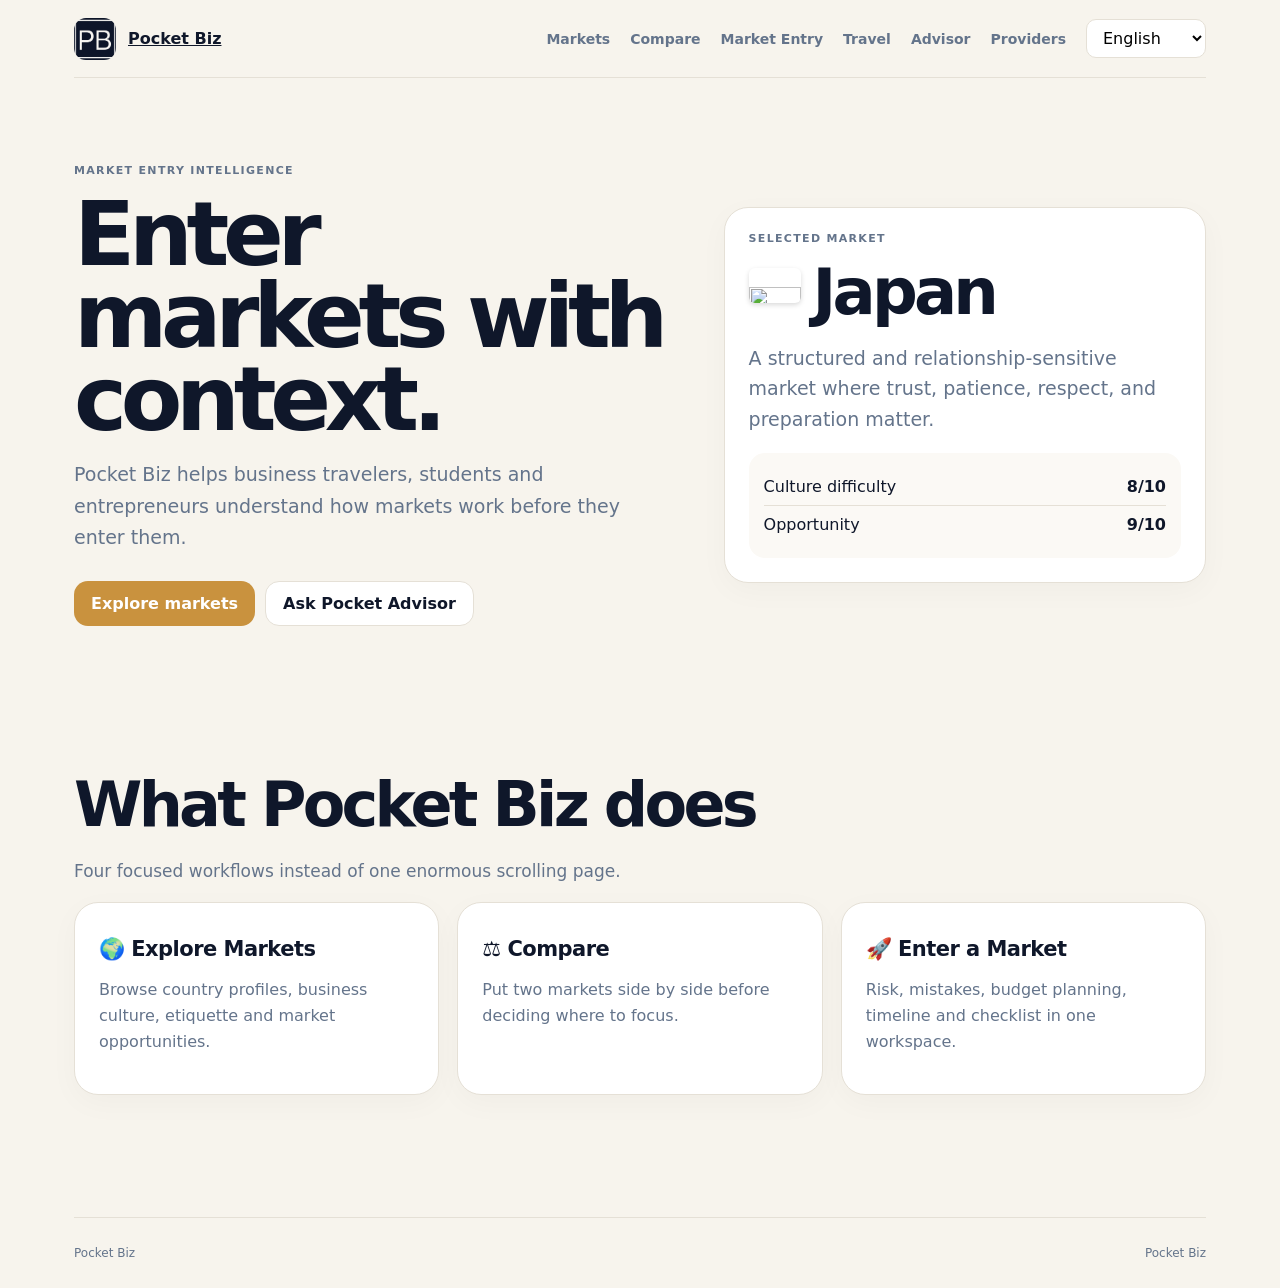
==== commit 24d17973: "Add files via upload" ====
--- a/index.html
+++ b/index.html
@@ -1,8 +1,8 @@
-<!doctype html><html lang="en"><head><meta charset="utf-8"><meta name="viewport" content="width=device-width,initial-scale=1"><title>Pocket Biz v23</title><style>
-:root{--bg:#f7f3ec;--panel:#fff;--text:#181816;--muted:#756e65;--line:#e5ddd2;--accent:#c48a3a;--dark:#151513;--green:#2f9b43;--shadow:0 20px 55px rgba(28,24,18,.08)}
-*{box-sizing:border-box}html{scroll-behavior:smooth}body{margin:0;background:var(--bg);color:var(--text);font-family:Inter,ui-sans-serif,system-ui,-apple-system,BlinkMacSystemFont,"Segoe UI",sans-serif}a{color:inherit}button,input,select,textarea{font:inherit}.container{max-width:1180px;margin:auto;padding:0 24px}.nav{height:78px;display:flex;align-items:center;justify-content:space-between;border-bottom:1px solid var(--line)}.brand{display:flex;align-items:center;gap:12px;font-weight:900}.brand-mark{width:42px;height:42px;border-radius:14px;background:var(--dark);color:#fff;display:grid;place-items:center;font-size:14px}.nav-links{display:flex;align-items:center;gap:20px}.nav-links a{text-decoration:none;font-size:14px;font-weight:800;color:var(--muted)}.nav-links a:hover{color:var(--text)}.lang-toggle{border:1px solid var(--line);background:#fff;border-radius:10px;padding:8px 12px}.hero{padding:86px 0 80px;display:grid;grid-template-columns:1.1fr .9fr;gap:60px;align-items:center}.kicker,.tool-kicker{font-size:11px;text-transform:uppercase;letter-spacing:.12em;font-weight:900;color:var(--muted)}h1{font-size:clamp(52px,7vw,92px);line-height:.92;letter-spacing:-.07em;margin:16px 0}.hero p,.lead{font-size:19px;line-height:1.65;color:var(--muted);max-width:680px}.actions{display:flex;gap:10px;flex-wrap:wrap;margin-top:28px}.btn{border:0;border-radius:14px;padding:12px 17px;background:var(--dark);color:#fff;text-decoration:none;font-weight:850;cursor:pointer;display:inline-flex;align-items:center;justify-content:center}.btn.gold{background:var(--accent)}.btn.secondary{background:#fff;color:var(--text);border:1px solid var(--line)}.btn:disabled{opacity:.5;cursor:not-allowed}.section{padding:62px 0}.section-title{font-size:clamp(38px,5vw,62px);letter-spacing:-.06em;margin:0 0 12px}.sub{color:var(--muted);font-size:17px;line-height:1.6}.grid3{display:grid;grid-template-columns:repeat(3,1fr);gap:18px}.grid2{display:grid;grid-template-columns:repeat(2,1fr);gap:18px}.card,.panel{background:var(--panel);border:1px solid var(--line);border-radius:24px;padding:24px;box-shadow:0 8px 30px rgba(28,24,18,.03)}.card h3,.panel h3{margin:10px 0 10px;font-size:21px;letter-spacing:-.025em}.card p,.panel p{color:var(--muted);line-height:1.6}.market-grid{display:grid;grid-template-columns:repeat(4,1fr);gap:14px}.market-card{background:#fff;border:1px solid var(--line);border-radius:22px;padding:20px;text-decoration:none;transition:.2s;cursor:pointer}.market-card:hover{transform:translateY(-3px);box-shadow:var(--shadow);border-color:#cda36c}.market-card .name{font-weight:900;font-size:18px}.market-card .meta{color:var(--muted);font-size:13px;margin-top:5px}.pb-flag{width:34px;height:23px;object-fit:cover;border-radius:4px;display:block;margin-bottom:10px;box-shadow:0 1px 3px rgba(0,0,0,.15)}.pb-flag-lg{width:52px;height:35px;object-fit:cover;border-radius:6px;display:inline-block;vertical-align:-8px;margin-right:12px;box-shadow:0 2px 5px rgba(0,0,0,.15)}.toolbar{display:flex;gap:10px;margin:25px 0}.toolbar input,.toolbar select,.input,.select,.textarea{width:100%;border:1px solid var(--line);background:#fff;border-radius:14px;padding:13px 14px;outline:none}.toolbar input:focus,.input:focus,.textarea:focus{border-color:var(--accent)}.profile-hero{display:grid;grid-template-columns:1fr 1fr;gap:18px;align-items:stretch}.profile-title{font-size:64px;letter-spacing:-.06em;line-height:1;margin:15px 0}.chips{display:flex;gap:7px;flex-wrap:wrap;margin:18px 0}.chip{background:#f2eadf;border-radius:999px;padding:7px 11px;color:#775e42;font-size:12px;font-weight:800}.score{font-size:40px;font-weight:950;letter-spacing:-.05em}.meter{height:12px;border-radius:999px;background:#eee5d8;overflow:hidden;margin:10px 0 18px}.meter span{display:block;height:100%;background:var(--accent);border-radius:999px}.do-dont{display:grid;grid-template-columns:1fr 1fr;gap:14px}.good{background:#eaf5eb;border:1px solid #c8e5cc;border-radius:20px;padding:20px}.bad{background:#f8eeee;border:1px solid #ecd1d1;border-radius:20px;padding:20px}.good ul,.bad ul{padding-left:20px;line-height:1.7}.verified-badge{display:inline-flex;align-items:center;gap:6px;background:#e8f5ea;color:#236b31;border:1px solid #b9dfbf;border-radius:999px;padding:6px 10px;font-size:11px;font-weight:900}.check{width:16px;height:16px;border-radius:50%;background:var(--green);color:#fff;display:grid;place-items:center}.tool-grid{display:grid;grid-template-columns:repeat(3,1fr);gap:18px}.tool-result{margin-top:14px;padding:15px;background:#faf7f1;border-radius:16px}.tool-row{display:flex;justify-content:space-between;gap:14px;padding:9px 0;border-bottom:1px solid var(--line)}.tool-row:last-child{border-bottom:0}.timeline{display:grid;grid-template-columns:repeat(4,1fr);gap:14px}.step-no{width:32px;height:32px;border-radius:50%;background:var(--dark);color:#fff;display:grid;place-items:center;font-weight:900}.check-item{display:flex;gap:10px;padding:13px 0;border-bottom:1px solid var(--line)}.check-item:last-child{border-bottom:0}.check-item input{margin-top:4px}.advisor-shell{background:var(--dark);border-radius:30px;padding:18px;color:#fff}.advisor-grid{display:grid;grid-template-columns:.75fr 1.25fr;gap:16px}.advisor-intro{background:#fff;color:var(--text);border-radius:24px;padding:25px}.advisor-chat{background:#191917;border-radius:24px;padding:18px;min-height:520px;display:flex;flex-direction:column}.messages{flex:1;display:grid;gap:10px;align-content:start;overflow:auto;max-height:410px}.bubble{padding:14px 16px;border-radius:18px;line-height:1.55}.bubble.user{background:#292925;margin-left:12%}.bubble.answer{background:#fff;color:var(--text);margin-right:4%}.advisor-form{display:grid;grid-template-columns:1fr auto;gap:10px;margin-top:12px}.advisor-example{width:100%;text-align:left;background:#faf7f1;border:1px solid var(--line);border-radius:15px;padding:12px;margin-top:9px;cursor:pointer}.advisor-example:hover{border-color:var(--accent)}.status{font-size:12px;color:#bdb8b0;margin-top:8px}.cost-total{font-size:48px;font-weight:950;letter-spacing:-.06em}.cost-list{display:grid;gap:8px;margin-top:16px}.cost-line{display:grid;grid-template-columns:1fr 140px;gap:10px}.search-box{display:flex;gap:10px}.source{font-size:12px;color:var(--muted);margin-top:10px}.footer{border-top:1px solid var(--line);padding:28px 0;margin-top:60px;color:var(--muted);font-size:12px;display:flex;justify-content:space-between}@media(max-width:900px){.hero,.profile-hero,.advisor-grid{grid-template-columns:1fr}.grid3,.tool-grid{grid-template-columns:1fr 1fr}.market-grid{grid-template-columns:1fr 1fr}.timeline{grid-template-columns:1fr 1fr}}@media(max-width:620px){.nav-links a{display:none}.grid3,.grid2,.tool-grid,.market-grid,.timeline,.do-dont{grid-template-columns:1fr}.container{padding:0 16px}.hero{padding:55px 0}.profile-title{font-size:48px}.advisor-form{grid-template-columns:1fr}}
+<!doctype html><html lang="en"><head><meta charset="utf-8"><meta name="viewport" content="width=device-width,initial-scale=1"><title>Pocket Biz v38</title><style>
+:root{--bg:#F7F4ED;--panel:#FFFFFF;--text:#0F172A;--muted:#64748B;--line:#E5E0D6;--accent:#C9923E;--dark:#0F172A;--green:#16805C;--shadow:0 20px 55px rgba(15,23,42,.08)}
+*{box-sizing:border-box}html{scroll-behavior:smooth}body{margin:0;background:var(--bg);color:var(--text);font-family:Inter,ui-sans-serif,system-ui,-apple-system,BlinkMacSystemFont,"Segoe UI",sans-serif}a{color:inherit}button,input,select,textarea{font:inherit}.container{max-width:1180px;margin:auto;padding:0 24px}.nav{height:78px;display:flex;align-items:center;justify-content:space-between;border-bottom:1px solid var(--line)}.brand{display:flex;align-items:center;gap:12px;font-weight:900}.brand-mark{width:42px;height:42px;border-radius:12px;background:var(--dark);color:#fff;display:grid;place-items:center;font-size:14px;overflow:hidden}.brand-mark img{width:100%;height:100%;display:block;object-fit:cover}.nav-links{display:flex;align-items:center;gap:20px}.nav-links a{text-decoration:none;font-size:14px;font-weight:800;color:var(--muted)}.nav-links a:hover{color:var(--text)}.lang-toggle{border:1px solid var(--line);background:#fff;border-radius:10px;padding:8px 12px}.hero{padding:86px 0 80px;display:grid;grid-template-columns:1.1fr .9fr;gap:60px;align-items:center}.kicker,.tool-kicker{font-size:11px;text-transform:uppercase;letter-spacing:.12em;font-weight:900;color:var(--muted)}h1{font-size:clamp(52px,7vw,92px);line-height:.92;letter-spacing:-.07em;margin:16px 0}.hero p,.lead{font-size:19px;line-height:1.65;color:var(--muted);max-width:680px}.actions{display:flex;gap:10px;flex-wrap:wrap;margin-top:28px}.btn{border:0;border-radius:14px;padding:12px 17px;background:var(--dark);color:#fff;text-decoration:none;font-weight:850;cursor:pointer;display:inline-flex;align-items:center;justify-content:center}.btn.gold{background:var(--accent)}.btn.secondary{background:#fff;color:var(--text);border:1px solid var(--line)}.btn:disabled{opacity:.5;cursor:not-allowed}.section{padding:62px 0}.section-title{font-size:clamp(38px,5vw,62px);letter-spacing:-.06em;margin:0 0 12px}.sub{color:var(--muted);font-size:17px;line-height:1.6}.grid3{display:grid;grid-template-columns:repeat(3,1fr);gap:18px}.grid2{display:grid;grid-template-columns:repeat(2,1fr);gap:18px}.card,.panel{background:var(--panel);border:1px solid var(--line);border-radius:24px;padding:24px;box-shadow:0 8px 30px rgba(15,23,42,.03)}.card h3,.panel h3{margin:10px 0 10px;font-size:21px;letter-spacing:-.025em}.card p,.panel p{color:var(--muted);line-height:1.6}.market-grid{display:grid;grid-template-columns:repeat(4,1fr);gap:14px}.market-card{background:#fff;border:1px solid var(--line);border-radius:22px;padding:20px;text-decoration:none;transition:.2s;cursor:pointer}.market-card:hover{transform:translateY(-3px);box-shadow:var(--shadow);border-color:#D6B07A}.market-card .name{font-weight:900;font-size:18px}.market-card .meta{color:var(--muted);font-size:13px;margin-top:5px}.pb-flag{width:34px;height:23px;object-fit:cover;border-radius:4px;display:block;margin-bottom:10px;box-shadow:0 1px 3px rgba(0,0,0,.15)}.pb-flag-lg{width:52px;height:35px;object-fit:cover;border-radius:6px;display:inline-block;vertical-align:-8px;margin-right:12px;box-shadow:0 2px 5px rgba(0,0,0,.15)}.toolbar{display:flex;gap:10px;margin:25px 0}.toolbar input,.toolbar select,.input,.select,.textarea{width:100%;border:1px solid var(--line);background:#fff;border-radius:14px;padding:13px 14px;outline:none}.toolbar input:focus,.input:focus,.textarea:focus{border-color:var(--accent)}.profile-hero{display:grid;grid-template-columns:1fr 1fr;gap:18px;align-items:stretch}.profile-title{font-size:64px;letter-spacing:-.06em;line-height:1;margin:15px 0}.chips{display:flex;gap:7px;flex-wrap:wrap;margin:18px 0}.chip{background:#F1ECE2;border-radius:999px;padding:7px 11px;color:#6B5538;font-size:12px;font-weight:800}.score{font-size:40px;font-weight:950;letter-spacing:-.05em}.meter{height:12px;border-radius:999px;background:#E8E3D9;overflow:hidden;margin:10px 0 18px}.meter span{display:block;height:100%;background:var(--accent);border-radius:999px}.do-dont{display:grid;grid-template-columns:1fr 1fr;gap:14px}.good{background:#E8F5EF;border:1px solid #B8DDCC;border-radius:20px;padding:20px}.bad{background:#F8EEEE;border:1px solid #E8CFCF;border-radius:20px;padding:20px}.good ul,.bad ul{padding-left:20px;line-height:1.7}.verified-badge{display:inline-flex;align-items:center;gap:6px;background:#E8F5EF;color:#166A4D;border:1px solid #B8DDCC;border-radius:999px;padding:6px 10px;font-size:11px;font-weight:900}.check{width:16px;height:16px;border-radius:50%;background:var(--green);color:#fff;display:grid;place-items:center}.tool-grid{display:grid;grid-template-columns:repeat(3,1fr);gap:18px}.tool-result{margin-top:14px;padding:15px;background:#FBF9F5;border-radius:16px}.tool-row{display:flex;justify-content:space-between;gap:14px;padding:9px 0;border-bottom:1px solid var(--line)}.tool-row:last-child{border-bottom:0}.timeline{display:grid;grid-template-columns:repeat(4,1fr);gap:14px}.step-no{width:32px;height:32px;border-radius:50%;background:var(--dark);color:#fff;display:grid;place-items:center;font-weight:900}.check-item{display:flex;gap:10px;padding:13px 0;border-bottom:1px solid var(--line)}.check-item:last-child{border-bottom:0}.check-item input{margin-top:4px}.advisor-shell{background:var(--dark);border-radius:30px;padding:18px;color:#fff}.advisor-grid{display:grid;grid-template-columns:.75fr 1.25fr;gap:16px}.advisor-intro{background:#fff;color:var(--text);border-radius:24px;padding:25px}.advisor-chat{background:#111827;border-radius:24px;padding:18px;min-height:520px;display:flex;flex-direction:column}.messages{flex:1;display:grid;gap:10px;align-content:start;overflow:auto;max-height:410px}.bubble{padding:14px 16px;border-radius:18px;line-height:1.55}.bubble.user{background:#1E293B;margin-left:12%}.bubble.answer{background:#fff;color:var(--text);margin-right:4%}.advisor-form{display:grid;grid-template-columns:1fr auto;gap:10px;margin-top:12px}.advisor-example{width:100%;text-align:left;background:#FBF9F5;border:1px solid var(--line);border-radius:15px;padding:12px;margin-top:9px;cursor:pointer}.advisor-example:hover{border-color:var(--accent)}.status{font-size:12px;color:#94A3B8;margin-top:8px}.cost-total{font-size:48px;font-weight:950;letter-spacing:-.06em}.cost-list{display:grid;gap:8px;margin-top:16px}.cost-line{display:grid;grid-template-columns:1fr 140px;gap:10px}.search-box{display:flex;gap:10px}.source{font-size:12px;color:var(--muted);margin-top:10px}.footer{border-top:1px solid var(--line);padding:28px 0;margin-top:60px;color:var(--muted);font-size:12px;display:flex;justify-content:space-between}@media(max-width:900px){.hero,.profile-hero,.advisor-grid{grid-template-columns:1fr}.grid3,.tool-grid{grid-template-columns:1fr 1fr}.market-grid{grid-template-columns:1fr 1fr}.timeline{grid-template-columns:1fr 1fr}}@media(max-width:620px){.nav-links a{display:none}.grid3,.grid2,.tool-grid,.market-grid,.timeline,.do-dont{grid-template-columns:1fr}.container{padding:0 16px}.hero{padding:55px 0}.profile-title{font-size:48px}.advisor-form{grid-template-columns:1fr}}
 </style></head><body>
-<div class="container"><nav class="nav"><a class="brand" href="index.html"><span class="brand-mark">PB</span><span>Pocket Biz</span></a><div class="nav-links"><a id="navMarkets" href="markets.html">Markets</a><a id="navCompare" href="compare.html">Compare</a><a id="navEntry" href="market-entry.html">Market Entry</a><a id="navTravel" href="travel.html">Travel</a><a id="navAdvisor" href="advisor.html">Advisor</a><a id="navProviders" href="providers.html">Providers</a><select id="languageSelect" class="lang-toggle"><option value="en">English</option><option value="ja">日本語</option><option value="el">Ελληνικά</option></select></div></nav>
+<div class="container"><nav class="nav"><a class="brand" href="index.html"><span class="brand-mark"><img src="pocket-biz-logo.png" alt="Pocket Biz"></span><span>Pocket Biz</span></a><div class="nav-links"><a id="navMarkets" href="markets.html">Markets</a><a id="navCompare" href="compare.html">Compare</a><a id="navEntry" href="market-entry.html">Market Entry</a><a id="navTravel" href="travel.html">Travel</a><a id="navAdvisor" href="advisor.html">Advisor</a><a id="navProviders" href="providers.html">Providers</a><select id="languageSelect" class="lang-toggle"><option value="en">English</option><option value="ja">日本語</option><option value="el">Ελληνικά</option></select></div></nav>
 <section class="hero"><div><div class="kicker" id="homeKicker">MARKET ENTRY INTELLIGENCE</div><h1 id="homeTitle">Enter markets with context.</h1><p class="lead" id="homeLead">Pocket Biz helps business travelers, students and entrepreneurs understand how markets work before they enter them.</p><div class="actions"><a class="btn gold" id="homeExplore" href="markets.html">Explore markets</a><a class="btn secondary" id="homeAdvisor" href="advisor.html">Ask Pocket Advisor</a></div></div><div class="card"><div class="kicker" id="selectedMarketLabel">Selected market</div><div id="homeCountry"></div><div class="tool-result"><div class="tool-row"><span id="difficultyLabel">Culture difficulty</span><b id="homeDifficulty"></b></div><div class="tool-row"><span id="opportunityLabel">Opportunity</span><b id="homeOpportunity"></b></div></div></div></section>
 <section class="section"><h2 class="section-title" id="whatTitle">What Pocket Biz does</h2><p class="sub" id="whatSub">Four focused workflows instead of one enormous scrolling page.</p><div class="grid3"><a class="card" href="markets.html" style="text-decoration:none"><h3 id="featureMarketsTitle">🌍 Explore Markets</h3><p id="featureMarketsText">Browse country profiles, business culture, etiquette and market opportunities.</p></a><a class="card" href="compare.html" style="text-decoration:none"><h3 id="featureCompareTitle">⚖️ Compare</h3><p id="featureCompareText">Put two markets side by side before deciding where to focus.</p></a><a class="card" href="market-entry.html" style="text-decoration:none"><h3 id="featureEntryTitle">🚀 Enter a Market</h3><p id="featureEntryText">Risk, mistakes, budget planning, timeline and checklist in one workspace.</p></a></div></section>
 <footer class="footer"><span>Pocket Biz</span><span id="footerText">Pocket Biz</span></footer></div>
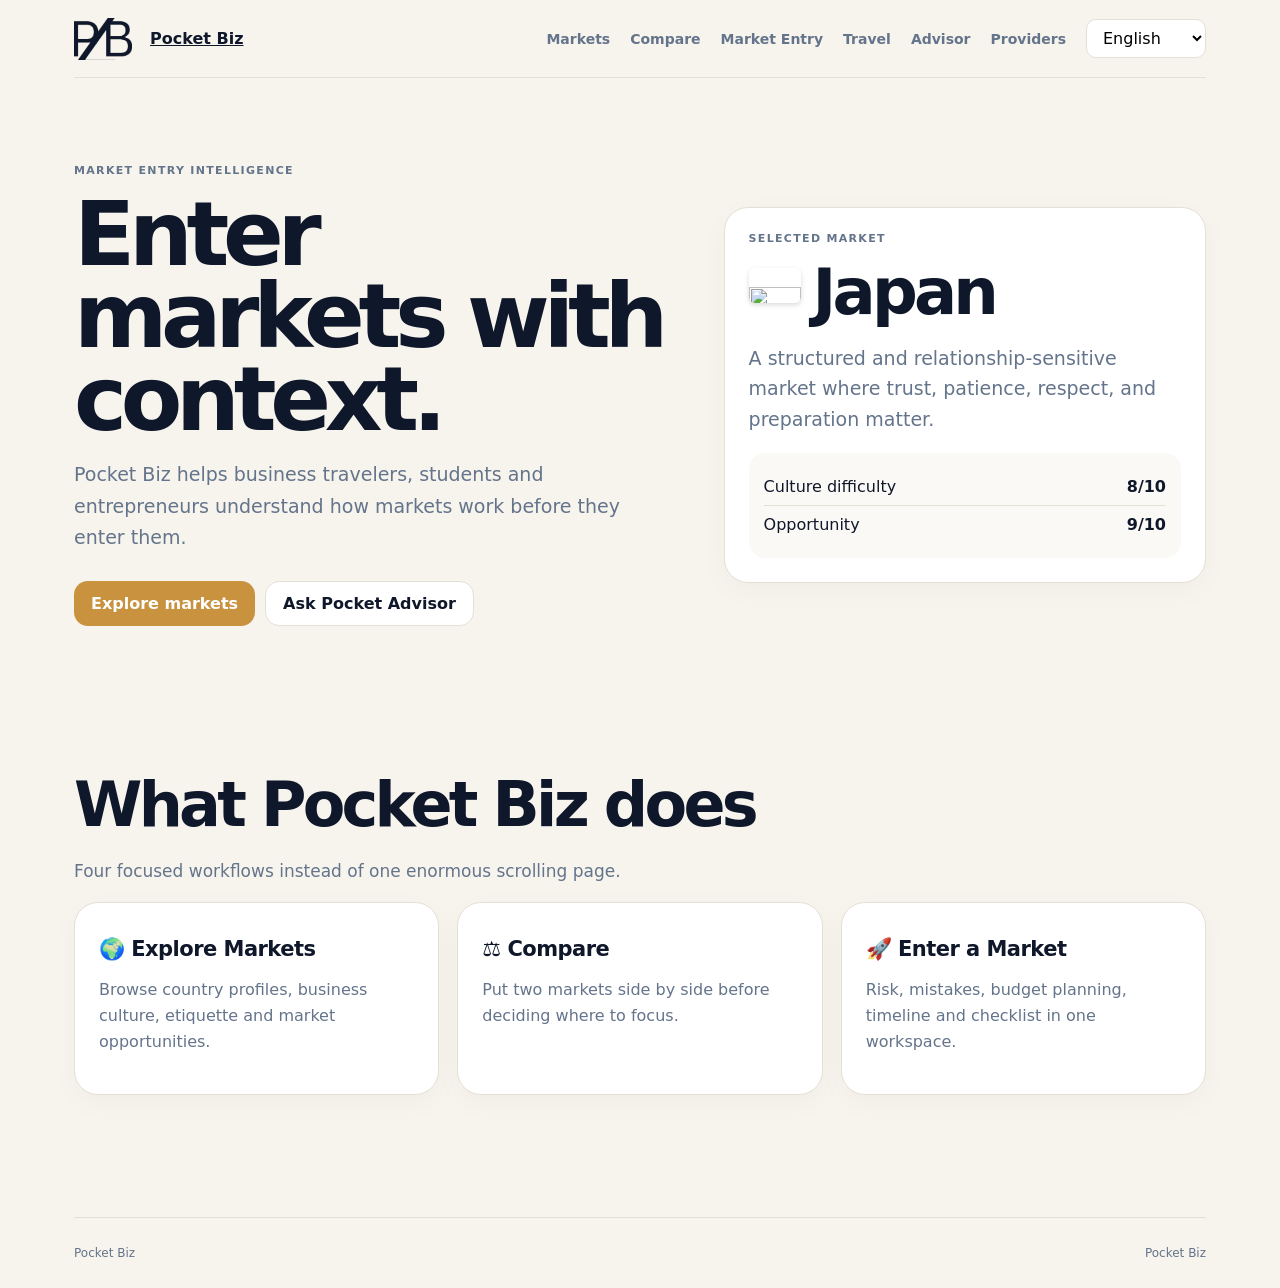
==== commit 3389770a: "Add files via upload" ====
--- a/index.html
+++ b/index.html
@@ -1,8 +1,8 @@
-<!doctype html><html lang="en"><head><meta charset="utf-8"><meta name="viewport" content="width=device-width,initial-scale=1"><title>Pocket Biz v38</title><style>
+<!doctype html><html lang="en"><head><meta charset="utf-8"><meta name="viewport" content="width=device-width,initial-scale=1"><title>Pocket Biz v39</title><style>
 :root{--bg:#F7F4ED;--panel:#FFFFFF;--text:#0F172A;--muted:#64748B;--line:#E5E0D6;--accent:#C9923E;--dark:#0F172A;--green:#16805C;--shadow:0 20px 55px rgba(15,23,42,.08)}
-*{box-sizing:border-box}html{scroll-behavior:smooth}body{margin:0;background:var(--bg);color:var(--text);font-family:Inter,ui-sans-serif,system-ui,-apple-system,BlinkMacSystemFont,"Segoe UI",sans-serif}a{color:inherit}button,input,select,textarea{font:inherit}.container{max-width:1180px;margin:auto;padding:0 24px}.nav{height:78px;display:flex;align-items:center;justify-content:space-between;border-bottom:1px solid var(--line)}.brand{display:flex;align-items:center;gap:12px;font-weight:900}.brand-mark{width:42px;height:42px;border-radius:12px;background:var(--dark);color:#fff;display:grid;place-items:center;font-size:14px;overflow:hidden}.brand-mark img{width:100%;height:100%;display:block;object-fit:cover}.nav-links{display:flex;align-items:center;gap:20px}.nav-links a{text-decoration:none;font-size:14px;font-weight:800;color:var(--muted)}.nav-links a:hover{color:var(--text)}.lang-toggle{border:1px solid var(--line);background:#fff;border-radius:10px;padding:8px 12px}.hero{padding:86px 0 80px;display:grid;grid-template-columns:1.1fr .9fr;gap:60px;align-items:center}.kicker,.tool-kicker{font-size:11px;text-transform:uppercase;letter-spacing:.12em;font-weight:900;color:var(--muted)}h1{font-size:clamp(52px,7vw,92px);line-height:.92;letter-spacing:-.07em;margin:16px 0}.hero p,.lead{font-size:19px;line-height:1.65;color:var(--muted);max-width:680px}.actions{display:flex;gap:10px;flex-wrap:wrap;margin-top:28px}.btn{border:0;border-radius:14px;padding:12px 17px;background:var(--dark);color:#fff;text-decoration:none;font-weight:850;cursor:pointer;display:inline-flex;align-items:center;justify-content:center}.btn.gold{background:var(--accent)}.btn.secondary{background:#fff;color:var(--text);border:1px solid var(--line)}.btn:disabled{opacity:.5;cursor:not-allowed}.section{padding:62px 0}.section-title{font-size:clamp(38px,5vw,62px);letter-spacing:-.06em;margin:0 0 12px}.sub{color:var(--muted);font-size:17px;line-height:1.6}.grid3{display:grid;grid-template-columns:repeat(3,1fr);gap:18px}.grid2{display:grid;grid-template-columns:repeat(2,1fr);gap:18px}.card,.panel{background:var(--panel);border:1px solid var(--line);border-radius:24px;padding:24px;box-shadow:0 8px 30px rgba(15,23,42,.03)}.card h3,.panel h3{margin:10px 0 10px;font-size:21px;letter-spacing:-.025em}.card p,.panel p{color:var(--muted);line-height:1.6}.market-grid{display:grid;grid-template-columns:repeat(4,1fr);gap:14px}.market-card{background:#fff;border:1px solid var(--line);border-radius:22px;padding:20px;text-decoration:none;transition:.2s;cursor:pointer}.market-card:hover{transform:translateY(-3px);box-shadow:var(--shadow);border-color:#D6B07A}.market-card .name{font-weight:900;font-size:18px}.market-card .meta{color:var(--muted);font-size:13px;margin-top:5px}.pb-flag{width:34px;height:23px;object-fit:cover;border-radius:4px;display:block;margin-bottom:10px;box-shadow:0 1px 3px rgba(0,0,0,.15)}.pb-flag-lg{width:52px;height:35px;object-fit:cover;border-radius:6px;display:inline-block;vertical-align:-8px;margin-right:12px;box-shadow:0 2px 5px rgba(0,0,0,.15)}.toolbar{display:flex;gap:10px;margin:25px 0}.toolbar input,.toolbar select,.input,.select,.textarea{width:100%;border:1px solid var(--line);background:#fff;border-radius:14px;padding:13px 14px;outline:none}.toolbar input:focus,.input:focus,.textarea:focus{border-color:var(--accent)}.profile-hero{display:grid;grid-template-columns:1fr 1fr;gap:18px;align-items:stretch}.profile-title{font-size:64px;letter-spacing:-.06em;line-height:1;margin:15px 0}.chips{display:flex;gap:7px;flex-wrap:wrap;margin:18px 0}.chip{background:#F1ECE2;border-radius:999px;padding:7px 11px;color:#6B5538;font-size:12px;font-weight:800}.score{font-size:40px;font-weight:950;letter-spacing:-.05em}.meter{height:12px;border-radius:999px;background:#E8E3D9;overflow:hidden;margin:10px 0 18px}.meter span{display:block;height:100%;background:var(--accent);border-radius:999px}.do-dont{display:grid;grid-template-columns:1fr 1fr;gap:14px}.good{background:#E8F5EF;border:1px solid #B8DDCC;border-radius:20px;padding:20px}.bad{background:#F8EEEE;border:1px solid #E8CFCF;border-radius:20px;padding:20px}.good ul,.bad ul{padding-left:20px;line-height:1.7}.verified-badge{display:inline-flex;align-items:center;gap:6px;background:#E8F5EF;color:#166A4D;border:1px solid #B8DDCC;border-radius:999px;padding:6px 10px;font-size:11px;font-weight:900}.check{width:16px;height:16px;border-radius:50%;background:var(--green);color:#fff;display:grid;place-items:center}.tool-grid{display:grid;grid-template-columns:repeat(3,1fr);gap:18px}.tool-result{margin-top:14px;padding:15px;background:#FBF9F5;border-radius:16px}.tool-row{display:flex;justify-content:space-between;gap:14px;padding:9px 0;border-bottom:1px solid var(--line)}.tool-row:last-child{border-bottom:0}.timeline{display:grid;grid-template-columns:repeat(4,1fr);gap:14px}.step-no{width:32px;height:32px;border-radius:50%;background:var(--dark);color:#fff;display:grid;place-items:center;font-weight:900}.check-item{display:flex;gap:10px;padding:13px 0;border-bottom:1px solid var(--line)}.check-item:last-child{border-bottom:0}.check-item input{margin-top:4px}.advisor-shell{background:var(--dark);border-radius:30px;padding:18px;color:#fff}.advisor-grid{display:grid;grid-template-columns:.75fr 1.25fr;gap:16px}.advisor-intro{background:#fff;color:var(--text);border-radius:24px;padding:25px}.advisor-chat{background:#111827;border-radius:24px;padding:18px;min-height:520px;display:flex;flex-direction:column}.messages{flex:1;display:grid;gap:10px;align-content:start;overflow:auto;max-height:410px}.bubble{padding:14px 16px;border-radius:18px;line-height:1.55}.bubble.user{background:#1E293B;margin-left:12%}.bubble.answer{background:#fff;color:var(--text);margin-right:4%}.advisor-form{display:grid;grid-template-columns:1fr auto;gap:10px;margin-top:12px}.advisor-example{width:100%;text-align:left;background:#FBF9F5;border:1px solid var(--line);border-radius:15px;padding:12px;margin-top:9px;cursor:pointer}.advisor-example:hover{border-color:var(--accent)}.status{font-size:12px;color:#94A3B8;margin-top:8px}.cost-total{font-size:48px;font-weight:950;letter-spacing:-.06em}.cost-list{display:grid;gap:8px;margin-top:16px}.cost-line{display:grid;grid-template-columns:1fr 140px;gap:10px}.search-box{display:flex;gap:10px}.source{font-size:12px;color:var(--muted);margin-top:10px}.footer{border-top:1px solid var(--line);padding:28px 0;margin-top:60px;color:var(--muted);font-size:12px;display:flex;justify-content:space-between}@media(max-width:900px){.hero,.profile-hero,.advisor-grid{grid-template-columns:1fr}.grid3,.tool-grid{grid-template-columns:1fr 1fr}.market-grid{grid-template-columns:1fr 1fr}.timeline{grid-template-columns:1fr 1fr}}@media(max-width:620px){.nav-links a{display:none}.grid3,.grid2,.tool-grid,.market-grid,.timeline,.do-dont{grid-template-columns:1fr}.container{padding:0 16px}.hero{padding:55px 0}.profile-title{font-size:48px}.advisor-form{grid-template-columns:1fr}}
+*{box-sizing:border-box}html{scroll-behavior:smooth}body{margin:0;background:var(--bg);color:var(--text);font-family:Inter,ui-sans-serif,system-ui,-apple-system,BlinkMacSystemFont,"Segoe UI",sans-serif}a{color:inherit}button,input,select,textarea{font:inherit}.container{max-width:1180px;margin:auto;padding:0 24px}.nav{height:78px;display:flex;align-items:center;justify-content:space-between;border-bottom:1px solid var(--line)}.brand{display:flex;align-items:center;gap:12px;font-weight:900}.brand-mark{width:64px;height:42px;display:flex;align-items:center;justify-content:flex-start;overflow:hidden}.brand-mark img{width:58px;height:54px;display:block;object-fit:contain;object-position:center}.nav-links{display:flex;align-items:center;gap:20px}.nav-links a{text-decoration:none;font-size:14px;font-weight:800;color:var(--muted)}.nav-links a:hover{color:var(--text)}.lang-toggle{border:1px solid var(--line);background:#fff;border-radius:10px;padding:8px 12px}.hero{padding:86px 0 80px;display:grid;grid-template-columns:1.1fr .9fr;gap:60px;align-items:center}.kicker,.tool-kicker{font-size:11px;text-transform:uppercase;letter-spacing:.12em;font-weight:900;color:var(--muted)}h1{font-size:clamp(52px,7vw,92px);line-height:.92;letter-spacing:-.07em;margin:16px 0}.hero p,.lead{font-size:19px;line-height:1.65;color:var(--muted);max-width:680px}.actions{display:flex;gap:10px;flex-wrap:wrap;margin-top:28px}.btn{border:0;border-radius:14px;padding:12px 17px;background:var(--dark);color:#fff;text-decoration:none;font-weight:850;cursor:pointer;display:inline-flex;align-items:center;justify-content:center}.btn.gold{background:var(--accent)}.btn.secondary{background:#fff;color:var(--text);border:1px solid var(--line)}.btn:disabled{opacity:.5;cursor:not-allowed}.section{padding:62px 0}.section-title{font-size:clamp(38px,5vw,62px);letter-spacing:-.06em;margin:0 0 12px}.sub{color:var(--muted);font-size:17px;line-height:1.6}.grid3{display:grid;grid-template-columns:repeat(3,1fr);gap:18px}.grid2{display:grid;grid-template-columns:repeat(2,1fr);gap:18px}.card,.panel{background:var(--panel);border:1px solid var(--line);border-radius:24px;padding:24px;box-shadow:0 8px 30px rgba(15,23,42,.03)}.card h3,.panel h3{margin:10px 0 10px;font-size:21px;letter-spacing:-.025em}.card p,.panel p{color:var(--muted);line-height:1.6}.market-grid{display:grid;grid-template-columns:repeat(4,1fr);gap:14px}.market-card{background:#fff;border:1px solid var(--line);border-radius:22px;padding:20px;text-decoration:none;transition:.2s;cursor:pointer}.market-card:hover{transform:translateY(-3px);box-shadow:var(--shadow);border-color:#D6B07A}.market-card .name{font-weight:900;font-size:18px}.market-card .meta{color:var(--muted);font-size:13px;margin-top:5px}.pb-flag{width:34px;height:23px;object-fit:cover;border-radius:4px;display:block;margin-bottom:10px;box-shadow:0 1px 3px rgba(0,0,0,.15)}.pb-flag-lg{width:52px;height:35px;object-fit:cover;border-radius:6px;display:inline-block;vertical-align:-8px;margin-right:12px;box-shadow:0 2px 5px rgba(0,0,0,.15)}.toolbar{display:flex;gap:10px;margin:25px 0}.toolbar input,.toolbar select,.input,.select,.textarea{width:100%;border:1px solid var(--line);background:#fff;border-radius:14px;padding:13px 14px;outline:none}.toolbar input:focus,.input:focus,.textarea:focus{border-color:var(--accent)}.profile-hero{display:grid;grid-template-columns:1fr 1fr;gap:18px;align-items:stretch}.profile-title{font-size:64px;letter-spacing:-.06em;line-height:1;margin:15px 0}.chips{display:flex;gap:7px;flex-wrap:wrap;margin:18px 0}.chip{background:#F1ECE2;border-radius:999px;padding:7px 11px;color:#6B5538;font-size:12px;font-weight:800}.score{font-size:40px;font-weight:950;letter-spacing:-.05em}.meter{height:12px;border-radius:999px;background:#E8E3D9;overflow:hidden;margin:10px 0 18px}.meter span{display:block;height:100%;background:var(--accent);border-radius:999px}.do-dont{display:grid;grid-template-columns:1fr 1fr;gap:14px}.good{background:#E8F5EF;border:1px solid #B8DDCC;border-radius:20px;padding:20px}.bad{background:#F8EEEE;border:1px solid #E8CFCF;border-radius:20px;padding:20px}.good ul,.bad ul{padding-left:20px;line-height:1.7}.verified-badge{display:inline-flex;align-items:center;gap:6px;background:#E8F5EF;color:#166A4D;border:1px solid #B8DDCC;border-radius:999px;padding:6px 10px;font-size:11px;font-weight:900}.check{width:16px;height:16px;border-radius:50%;background:var(--green);color:#fff;display:grid;place-items:center}.tool-grid{display:grid;grid-template-columns:repeat(3,1fr);gap:18px}.tool-result{margin-top:14px;padding:15px;background:#FBF9F5;border-radius:16px}.tool-row{display:flex;justify-content:space-between;gap:14px;padding:9px 0;border-bottom:1px solid var(--line)}.tool-row:last-child{border-bottom:0}.timeline{display:grid;grid-template-columns:repeat(4,1fr);gap:14px}.step-no{width:32px;height:32px;border-radius:50%;background:var(--dark);color:#fff;display:grid;place-items:center;font-weight:900}.check-item{display:flex;gap:10px;padding:13px 0;border-bottom:1px solid var(--line)}.check-item:last-child{border-bottom:0}.check-item input{margin-top:4px}.advisor-shell{background:var(--dark);border-radius:30px;padding:18px;color:#fff}.advisor-grid{display:grid;grid-template-columns:.75fr 1.25fr;gap:16px}.advisor-intro{background:#fff;color:var(--text);border-radius:24px;padding:25px}.advisor-chat{background:#111827;border-radius:24px;padding:18px;min-height:520px;display:flex;flex-direction:column}.messages{flex:1;display:grid;gap:10px;align-content:start;overflow:auto;max-height:410px}.bubble{padding:14px 16px;border-radius:18px;line-height:1.55}.bubble.user{background:#1E293B;margin-left:12%}.bubble.answer{background:#fff;color:var(--text);margin-right:4%}.advisor-form{display:grid;grid-template-columns:1fr auto;gap:10px;margin-top:12px}.advisor-example{width:100%;text-align:left;background:#FBF9F5;border:1px solid var(--line);border-radius:15px;padding:12px;margin-top:9px;cursor:pointer}.advisor-example:hover{border-color:var(--accent)}.status{font-size:12px;color:#94A3B8;margin-top:8px}.cost-total{font-size:48px;font-weight:950;letter-spacing:-.06em}.cost-list{display:grid;gap:8px;margin-top:16px}.cost-line{display:grid;grid-template-columns:1fr 140px;gap:10px}.search-box{display:flex;gap:10px}.source{font-size:12px;color:var(--muted);margin-top:10px}.footer{border-top:1px solid var(--line);padding:28px 0;margin-top:60px;color:var(--muted);font-size:12px;display:flex;justify-content:space-between}@media(max-width:900px){.hero,.profile-hero,.advisor-grid{grid-template-columns:1fr}.grid3,.tool-grid{grid-template-columns:1fr 1fr}.market-grid{grid-template-columns:1fr 1fr}.timeline{grid-template-columns:1fr 1fr}}@media(max-width:620px){.nav-links a{display:none}.grid3,.grid2,.tool-grid,.market-grid,.timeline,.do-dont{grid-template-columns:1fr}.container{padding:0 16px}.hero{padding:55px 0}.profile-title{font-size:48px}.advisor-form{grid-template-columns:1fr}}
 </style></head><body>
-<div class="container"><nav class="nav"><a class="brand" href="index.html"><span class="brand-mark"><img src="pocket-biz-logo.png" alt="Pocket Biz"></span><span>Pocket Biz</span></a><div class="nav-links"><a id="navMarkets" href="markets.html">Markets</a><a id="navCompare" href="compare.html">Compare</a><a id="navEntry" href="market-entry.html">Market Entry</a><a id="navTravel" href="travel.html">Travel</a><a id="navAdvisor" href="advisor.html">Advisor</a><a id="navProviders" href="providers.html">Providers</a><select id="languageSelect" class="lang-toggle"><option value="en">English</option><option value="ja">日本語</option><option value="el">Ελληνικά</option></select></div></nav>
+<div class="container"><nav class="nav"><a class="brand" href="index.html"><span class="brand-mark"><img src="pocket-biz-logo.png" alt="Pocket Biz logo"></span><span>Pocket Biz</span></a><div class="nav-links"><a id="navMarkets" href="markets.html">Markets</a><a id="navCompare" href="compare.html">Compare</a><a id="navEntry" href="market-entry.html">Market Entry</a><a id="navTravel" href="travel.html">Travel</a><a id="navAdvisor" href="advisor.html">Advisor</a><a id="navProviders" href="providers.html">Providers</a><select id="languageSelect" class="lang-toggle"><option value="en">English</option><option value="ja">日本語</option><option value="el">Ελληνικά</option></select></div></nav>
 <section class="hero"><div><div class="kicker" id="homeKicker">MARKET ENTRY INTELLIGENCE</div><h1 id="homeTitle">Enter markets with context.</h1><p class="lead" id="homeLead">Pocket Biz helps business travelers, students and entrepreneurs understand how markets work before they enter them.</p><div class="actions"><a class="btn gold" id="homeExplore" href="markets.html">Explore markets</a><a class="btn secondary" id="homeAdvisor" href="advisor.html">Ask Pocket Advisor</a></div></div><div class="card"><div class="kicker" id="selectedMarketLabel">Selected market</div><div id="homeCountry"></div><div class="tool-result"><div class="tool-row"><span id="difficultyLabel">Culture difficulty</span><b id="homeDifficulty"></b></div><div class="tool-row"><span id="opportunityLabel">Opportunity</span><b id="homeOpportunity"></b></div></div></div></section>
 <section class="section"><h2 class="section-title" id="whatTitle">What Pocket Biz does</h2><p class="sub" id="whatSub">Four focused workflows instead of one enormous scrolling page.</p><div class="grid3"><a class="card" href="markets.html" style="text-decoration:none"><h3 id="featureMarketsTitle">🌍 Explore Markets</h3><p id="featureMarketsText">Browse country profiles, business culture, etiquette and market opportunities.</p></a><a class="card" href="compare.html" style="text-decoration:none"><h3 id="featureCompareTitle">⚖️ Compare</h3><p id="featureCompareText">Put two markets side by side before deciding where to focus.</p></a><a class="card" href="market-entry.html" style="text-decoration:none"><h3 id="featureEntryTitle">🚀 Enter a Market</h3><p id="featureEntryText">Risk, mistakes, budget planning, timeline and checklist in one workspace.</p></a></div></section>
 <footer class="footer"><span>Pocket Biz</span><span id="footerText">Pocket Biz</span></footer></div>
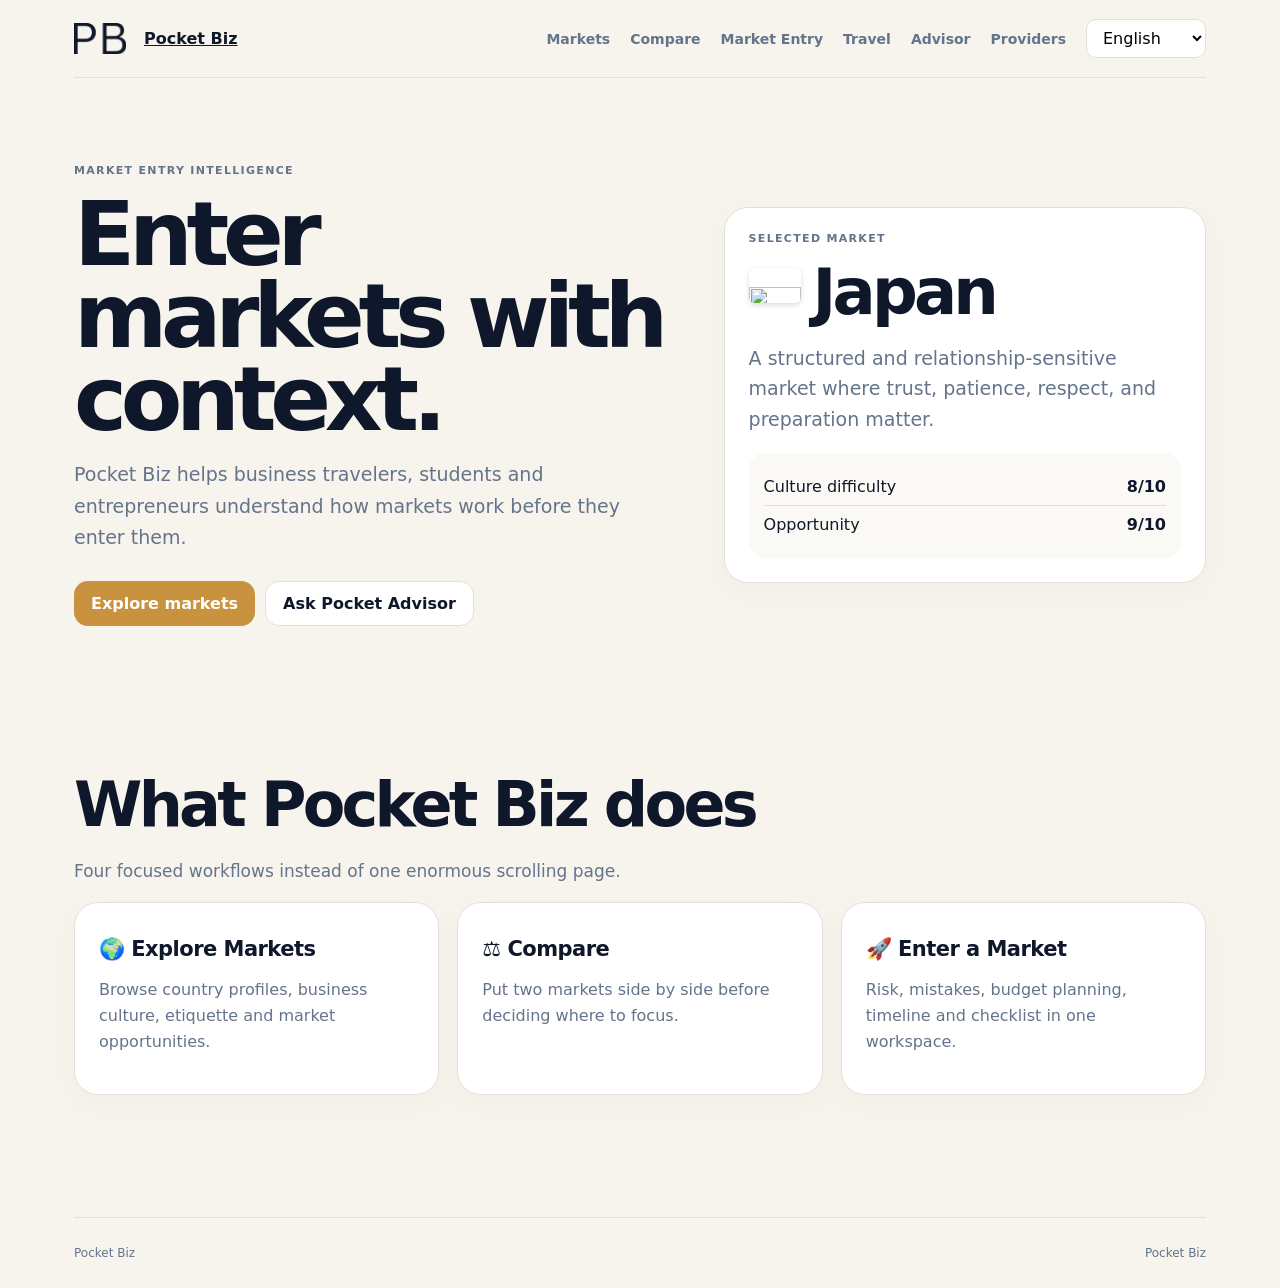
==== commit e293e0da: "Add files via upload" ====
--- a/index.html
+++ b/index.html
@@ -1,8 +1,8 @@
-<!doctype html><html lang="en"><head><meta charset="utf-8"><meta name="viewport" content="width=device-width,initial-scale=1"><title>Pocket Biz v39</title><style>
+<!doctype html><html lang="en"><head><meta charset="utf-8"><meta name="viewport" content="width=device-width,initial-scale=1"><link rel="icon" type="image/png" href="pocket-biz-logo-white.png"><title>Pocket Biz v41</title><style>
 :root{--bg:#F7F4ED;--panel:#FFFFFF;--text:#0F172A;--muted:#64748B;--line:#E5E0D6;--accent:#C9923E;--dark:#0F172A;--green:#16805C;--shadow:0 20px 55px rgba(15,23,42,.08)}
-*{box-sizing:border-box}html{scroll-behavior:smooth}body{margin:0;background:var(--bg);color:var(--text);font-family:Inter,ui-sans-serif,system-ui,-apple-system,BlinkMacSystemFont,"Segoe UI",sans-serif}a{color:inherit}button,input,select,textarea{font:inherit}.container{max-width:1180px;margin:auto;padding:0 24px}.nav{height:78px;display:flex;align-items:center;justify-content:space-between;border-bottom:1px solid var(--line)}.brand{display:flex;align-items:center;gap:12px;font-weight:900}.brand-mark{width:64px;height:42px;display:flex;align-items:center;justify-content:flex-start;overflow:hidden}.brand-mark img{width:58px;height:54px;display:block;object-fit:contain;object-position:center}.nav-links{display:flex;align-items:center;gap:20px}.nav-links a{text-decoration:none;font-size:14px;font-weight:800;color:var(--muted)}.nav-links a:hover{color:var(--text)}.lang-toggle{border:1px solid var(--line);background:#fff;border-radius:10px;padding:8px 12px}.hero{padding:86px 0 80px;display:grid;grid-template-columns:1.1fr .9fr;gap:60px;align-items:center}.kicker,.tool-kicker{font-size:11px;text-transform:uppercase;letter-spacing:.12em;font-weight:900;color:var(--muted)}h1{font-size:clamp(52px,7vw,92px);line-height:.92;letter-spacing:-.07em;margin:16px 0}.hero p,.lead{font-size:19px;line-height:1.65;color:var(--muted);max-width:680px}.actions{display:flex;gap:10px;flex-wrap:wrap;margin-top:28px}.btn{border:0;border-radius:14px;padding:12px 17px;background:var(--dark);color:#fff;text-decoration:none;font-weight:850;cursor:pointer;display:inline-flex;align-items:center;justify-content:center}.btn.gold{background:var(--accent)}.btn.secondary{background:#fff;color:var(--text);border:1px solid var(--line)}.btn:disabled{opacity:.5;cursor:not-allowed}.section{padding:62px 0}.section-title{font-size:clamp(38px,5vw,62px);letter-spacing:-.06em;margin:0 0 12px}.sub{color:var(--muted);font-size:17px;line-height:1.6}.grid3{display:grid;grid-template-columns:repeat(3,1fr);gap:18px}.grid2{display:grid;grid-template-columns:repeat(2,1fr);gap:18px}.card,.panel{background:var(--panel);border:1px solid var(--line);border-radius:24px;padding:24px;box-shadow:0 8px 30px rgba(15,23,42,.03)}.card h3,.panel h3{margin:10px 0 10px;font-size:21px;letter-spacing:-.025em}.card p,.panel p{color:var(--muted);line-height:1.6}.market-grid{display:grid;grid-template-columns:repeat(4,1fr);gap:14px}.market-card{background:#fff;border:1px solid var(--line);border-radius:22px;padding:20px;text-decoration:none;transition:.2s;cursor:pointer}.market-card:hover{transform:translateY(-3px);box-shadow:var(--shadow);border-color:#D6B07A}.market-card .name{font-weight:900;font-size:18px}.market-card .meta{color:var(--muted);font-size:13px;margin-top:5px}.pb-flag{width:34px;height:23px;object-fit:cover;border-radius:4px;display:block;margin-bottom:10px;box-shadow:0 1px 3px rgba(0,0,0,.15)}.pb-flag-lg{width:52px;height:35px;object-fit:cover;border-radius:6px;display:inline-block;vertical-align:-8px;margin-right:12px;box-shadow:0 2px 5px rgba(0,0,0,.15)}.toolbar{display:flex;gap:10px;margin:25px 0}.toolbar input,.toolbar select,.input,.select,.textarea{width:100%;border:1px solid var(--line);background:#fff;border-radius:14px;padding:13px 14px;outline:none}.toolbar input:focus,.input:focus,.textarea:focus{border-color:var(--accent)}.profile-hero{display:grid;grid-template-columns:1fr 1fr;gap:18px;align-items:stretch}.profile-title{font-size:64px;letter-spacing:-.06em;line-height:1;margin:15px 0}.chips{display:flex;gap:7px;flex-wrap:wrap;margin:18px 0}.chip{background:#F1ECE2;border-radius:999px;padding:7px 11px;color:#6B5538;font-size:12px;font-weight:800}.score{font-size:40px;font-weight:950;letter-spacing:-.05em}.meter{height:12px;border-radius:999px;background:#E8E3D9;overflow:hidden;margin:10px 0 18px}.meter span{display:block;height:100%;background:var(--accent);border-radius:999px}.do-dont{display:grid;grid-template-columns:1fr 1fr;gap:14px}.good{background:#E8F5EF;border:1px solid #B8DDCC;border-radius:20px;padding:20px}.bad{background:#F8EEEE;border:1px solid #E8CFCF;border-radius:20px;padding:20px}.good ul,.bad ul{padding-left:20px;line-height:1.7}.verified-badge{display:inline-flex;align-items:center;gap:6px;background:#E8F5EF;color:#166A4D;border:1px solid #B8DDCC;border-radius:999px;padding:6px 10px;font-size:11px;font-weight:900}.check{width:16px;height:16px;border-radius:50%;background:var(--green);color:#fff;display:grid;place-items:center}.tool-grid{display:grid;grid-template-columns:repeat(3,1fr);gap:18px}.tool-result{margin-top:14px;padding:15px;background:#FBF9F5;border-radius:16px}.tool-row{display:flex;justify-content:space-between;gap:14px;padding:9px 0;border-bottom:1px solid var(--line)}.tool-row:last-child{border-bottom:0}.timeline{display:grid;grid-template-columns:repeat(4,1fr);gap:14px}.step-no{width:32px;height:32px;border-radius:50%;background:var(--dark);color:#fff;display:grid;place-items:center;font-weight:900}.check-item{display:flex;gap:10px;padding:13px 0;border-bottom:1px solid var(--line)}.check-item:last-child{border-bottom:0}.check-item input{margin-top:4px}.advisor-shell{background:var(--dark);border-radius:30px;padding:18px;color:#fff}.advisor-grid{display:grid;grid-template-columns:.75fr 1.25fr;gap:16px}.advisor-intro{background:#fff;color:var(--text);border-radius:24px;padding:25px}.advisor-chat{background:#111827;border-radius:24px;padding:18px;min-height:520px;display:flex;flex-direction:column}.messages{flex:1;display:grid;gap:10px;align-content:start;overflow:auto;max-height:410px}.bubble{padding:14px 16px;border-radius:18px;line-height:1.55}.bubble.user{background:#1E293B;margin-left:12%}.bubble.answer{background:#fff;color:var(--text);margin-right:4%}.advisor-form{display:grid;grid-template-columns:1fr auto;gap:10px;margin-top:12px}.advisor-example{width:100%;text-align:left;background:#FBF9F5;border:1px solid var(--line);border-radius:15px;padding:12px;margin-top:9px;cursor:pointer}.advisor-example:hover{border-color:var(--accent)}.status{font-size:12px;color:#94A3B8;margin-top:8px}.cost-total{font-size:48px;font-weight:950;letter-spacing:-.06em}.cost-list{display:grid;gap:8px;margin-top:16px}.cost-line{display:grid;grid-template-columns:1fr 140px;gap:10px}.search-box{display:flex;gap:10px}.source{font-size:12px;color:var(--muted);margin-top:10px}.footer{border-top:1px solid var(--line);padding:28px 0;margin-top:60px;color:var(--muted);font-size:12px;display:flex;justify-content:space-between}@media(max-width:900px){.hero,.profile-hero,.advisor-grid{grid-template-columns:1fr}.grid3,.tool-grid{grid-template-columns:1fr 1fr}.market-grid{grid-template-columns:1fr 1fr}.timeline{grid-template-columns:1fr 1fr}}@media(max-width:620px){.nav-links a{display:none}.grid3,.grid2,.tool-grid,.market-grid,.timeline,.do-dont{grid-template-columns:1fr}.container{padding:0 16px}.hero{padding:55px 0}.profile-title{font-size:48px}.advisor-form{grid-template-columns:1fr}}
+*{box-sizing:border-box}html{scroll-behavior:smooth}body{margin:0;background:var(--bg);color:var(--text);font-family:Inter,ui-sans-serif,system-ui,-apple-system,BlinkMacSystemFont,"Segoe UI",sans-serif}a{color:inherit}button,input,select,textarea{font:inherit}.container{max-width:1180px;margin:auto;padding:0 24px}.nav{height:78px;display:flex;align-items:center;justify-content:space-between;border-bottom:1px solid var(--line)}.brand{display:flex;align-items:center;gap:12px;font-weight:900}.brand-mark{width:58px;height:48px;display:flex;align-items:center;justify-content:flex-start;overflow:visible}.brand-mark img{width:52px;height:auto;max-height:48px;display:block;object-fit:contain}.nav-links{display:flex;align-items:center;gap:20px}.nav-links a{text-decoration:none;font-size:14px;font-weight:800;color:var(--muted)}.nav-links a:hover{color:var(--text)}.lang-toggle{border:1px solid var(--line);background:#fff;border-radius:10px;padding:8px 12px}.hero{padding:86px 0 80px;display:grid;grid-template-columns:1.1fr .9fr;gap:60px;align-items:center}.kicker,.tool-kicker{font-size:11px;text-transform:uppercase;letter-spacing:.12em;font-weight:900;color:var(--muted)}h1{font-size:clamp(52px,7vw,92px);line-height:.92;letter-spacing:-.07em;margin:16px 0}.hero p,.lead{font-size:19px;line-height:1.65;color:var(--muted);max-width:680px}.actions{display:flex;gap:10px;flex-wrap:wrap;margin-top:28px}.btn{border:0;border-radius:14px;padding:12px 17px;background:var(--dark);color:#fff;text-decoration:none;font-weight:850;cursor:pointer;display:inline-flex;align-items:center;justify-content:center}.btn.gold{background:var(--accent)}.btn.secondary{background:#fff;color:var(--text);border:1px solid var(--line)}.btn:disabled{opacity:.5;cursor:not-allowed}.section{padding:62px 0}.section-title{font-size:clamp(38px,5vw,62px);letter-spacing:-.06em;margin:0 0 12px}.sub{color:var(--muted);font-size:17px;line-height:1.6}.grid3{display:grid;grid-template-columns:repeat(3,1fr);gap:18px}.grid2{display:grid;grid-template-columns:repeat(2,1fr);gap:18px}.card,.panel{background:var(--panel);border:1px solid var(--line);border-radius:24px;padding:24px;box-shadow:0 8px 30px rgba(15,23,42,.03)}.card h3,.panel h3{margin:10px 0 10px;font-size:21px;letter-spacing:-.025em}.card p,.panel p{color:var(--muted);line-height:1.6}.market-grid{display:grid;grid-template-columns:repeat(4,1fr);gap:14px}.market-card{background:#fff;border:1px solid var(--line);border-radius:22px;padding:20px;text-decoration:none;transition:.2s;cursor:pointer}.market-card:hover{transform:translateY(-3px);box-shadow:var(--shadow);border-color:#D6B07A}.market-card .name{font-weight:900;font-size:18px}.market-card .meta{color:var(--muted);font-size:13px;margin-top:5px}.pb-flag{width:34px;height:23px;object-fit:cover;border-radius:4px;display:block;margin-bottom:10px;box-shadow:0 1px 3px rgba(0,0,0,.15)}.pb-flag-lg{width:52px;height:35px;object-fit:cover;border-radius:6px;display:inline-block;vertical-align:-8px;margin-right:12px;box-shadow:0 2px 5px rgba(0,0,0,.15)}.toolbar{display:flex;gap:10px;margin:25px 0}.toolbar input,.toolbar select,.input,.select,.textarea{width:100%;border:1px solid var(--line);background:#fff;border-radius:14px;padding:13px 14px;outline:none}.toolbar input:focus,.input:focus,.textarea:focus{border-color:var(--accent)}.profile-hero{display:grid;grid-template-columns:1fr 1fr;gap:18px;align-items:stretch}.profile-title{font-size:64px;letter-spacing:-.06em;line-height:1;margin:15px 0}.chips{display:flex;gap:7px;flex-wrap:wrap;margin:18px 0}.chip{background:#F1ECE2;border-radius:999px;padding:7px 11px;color:#6B5538;font-size:12px;font-weight:800}.score{font-size:40px;font-weight:950;letter-spacing:-.05em}.meter{height:12px;border-radius:999px;background:#E8E3D9;overflow:hidden;margin:10px 0 18px}.meter span{display:block;height:100%;background:var(--accent);border-radius:999px}.do-dont{display:grid;grid-template-columns:1fr 1fr;gap:14px}.good{background:#E8F5EF;border:1px solid #B8DDCC;border-radius:20px;padding:20px}.bad{background:#F8EEEE;border:1px solid #E8CFCF;border-radius:20px;padding:20px}.good ul,.bad ul{padding-left:20px;line-height:1.7}.verified-badge{display:inline-flex;align-items:center;gap:6px;background:#E8F5EF;color:#166A4D;border:1px solid #B8DDCC;border-radius:999px;padding:6px 10px;font-size:11px;font-weight:900}.check{width:16px;height:16px;border-radius:50%;background:var(--green);color:#fff;display:grid;place-items:center}.tool-grid{display:grid;grid-template-columns:repeat(3,1fr);gap:18px}.tool-result{margin-top:14px;padding:15px;background:#FBF9F5;border-radius:16px}.tool-row{display:flex;justify-content:space-between;gap:14px;padding:9px 0;border-bottom:1px solid var(--line)}.tool-row:last-child{border-bottom:0}.timeline{display:grid;grid-template-columns:repeat(4,1fr);gap:14px}.step-no{width:32px;height:32px;border-radius:50%;background:var(--dark);color:#fff;display:grid;place-items:center;font-weight:900}.check-item{display:flex;gap:10px;padding:13px 0;border-bottom:1px solid var(--line)}.check-item:last-child{border-bottom:0}.check-item input{margin-top:4px}.advisor-shell{background:var(--dark);border-radius:30px;padding:18px;color:#fff}.advisor-grid{display:grid;grid-template-columns:.75fr 1.25fr;gap:16px}.advisor-intro{background:#fff;color:var(--text);border-radius:24px;padding:25px}.advisor-chat{background:#111827;border-radius:24px;padding:18px;min-height:520px;display:flex;flex-direction:column}.messages{flex:1;display:grid;gap:10px;align-content:start;overflow:auto;max-height:410px}.bubble{padding:14px 16px;border-radius:18px;line-height:1.55}.bubble.user{background:#1E293B;margin-left:12%}.bubble.answer{background:#fff;color:var(--text);margin-right:4%}.advisor-form{display:grid;grid-template-columns:1fr auto;gap:10px;margin-top:12px}.advisor-example{width:100%;text-align:left;background:#FBF9F5;border:1px solid var(--line);border-radius:15px;padding:12px;margin-top:9px;cursor:pointer}.advisor-example:hover{border-color:var(--accent)}.status{font-size:12px;color:#94A3B8;margin-top:8px}.cost-total{font-size:48px;font-weight:950;letter-spacing:-.06em}.cost-list{display:grid;gap:8px;margin-top:16px}.cost-line{display:grid;grid-template-columns:1fr 140px;gap:10px}.search-box{display:flex;gap:10px}.source{font-size:12px;color:var(--muted);margin-top:10px}.footer{border-top:1px solid var(--line);padding:28px 0;margin-top:60px;color:var(--muted);font-size:12px;display:flex;justify-content:space-between}@media(max-width:900px){.hero,.profile-hero,.advisor-grid{grid-template-columns:1fr}.grid3,.tool-grid{grid-template-columns:1fr 1fr}.market-grid{grid-template-columns:1fr 1fr}.timeline{grid-template-columns:1fr 1fr}}@media(max-width:620px){.nav-links a{display:none}.grid3,.grid2,.tool-grid,.market-grid,.timeline,.do-dont{grid-template-columns:1fr}.container{padding:0 16px}.hero{padding:55px 0}.profile-title{font-size:48px}.advisor-form{grid-template-columns:1fr}}
 </style></head><body>
-<div class="container"><nav class="nav"><a class="brand" href="index.html"><span class="brand-mark"><img src="pocket-biz-logo.png" alt="Pocket Biz logo"></span><span>Pocket Biz</span></a><div class="nav-links"><a id="navMarkets" href="markets.html">Markets</a><a id="navCompare" href="compare.html">Compare</a><a id="navEntry" href="market-entry.html">Market Entry</a><a id="navTravel" href="travel.html">Travel</a><a id="navAdvisor" href="advisor.html">Advisor</a><a id="navProviders" href="providers.html">Providers</a><select id="languageSelect" class="lang-toggle"><option value="en">English</option><option value="ja">日本語</option><option value="el">Ελληνικά</option></select></div></nav>
+<div class="container"><nav class="nav"><a class="brand" href="index.html"><span class="brand-mark"><img src="pocket-biz-logo-navy.png" alt="Pocket Biz logo"></span><span>Pocket Biz</span></a><div class="nav-links"><a id="navMarkets" href="markets.html">Markets</a><a id="navCompare" href="compare.html">Compare</a><a id="navEntry" href="market-entry.html">Market Entry</a><a id="navTravel" href="travel.html">Travel</a><a id="navAdvisor" href="advisor.html">Advisor</a><a id="navProviders" href="providers.html">Providers</a><select id="languageSelect" class="lang-toggle"><option value="en">English</option><option value="ja">日本語</option><option value="el">Ελληνικά</option></select></div></nav>
 <section class="hero"><div><div class="kicker" id="homeKicker">MARKET ENTRY INTELLIGENCE</div><h1 id="homeTitle">Enter markets with context.</h1><p class="lead" id="homeLead">Pocket Biz helps business travelers, students and entrepreneurs understand how markets work before they enter them.</p><div class="actions"><a class="btn gold" id="homeExplore" href="markets.html">Explore markets</a><a class="btn secondary" id="homeAdvisor" href="advisor.html">Ask Pocket Advisor</a></div></div><div class="card"><div class="kicker" id="selectedMarketLabel">Selected market</div><div id="homeCountry"></div><div class="tool-result"><div class="tool-row"><span id="difficultyLabel">Culture difficulty</span><b id="homeDifficulty"></b></div><div class="tool-row"><span id="opportunityLabel">Opportunity</span><b id="homeOpportunity"></b></div></div></div></section>
 <section class="section"><h2 class="section-title" id="whatTitle">What Pocket Biz does</h2><p class="sub" id="whatSub">Four focused workflows instead of one enormous scrolling page.</p><div class="grid3"><a class="card" href="markets.html" style="text-decoration:none"><h3 id="featureMarketsTitle">🌍 Explore Markets</h3><p id="featureMarketsText">Browse country profiles, business culture, etiquette and market opportunities.</p></a><a class="card" href="compare.html" style="text-decoration:none"><h3 id="featureCompareTitle">⚖️ Compare</h3><p id="featureCompareText">Put two markets side by side before deciding where to focus.</p></a><a class="card" href="market-entry.html" style="text-decoration:none"><h3 id="featureEntryTitle">🚀 Enter a Market</h3><p id="featureEntryText">Risk, mistakes, budget planning, timeline and checklist in one workspace.</p></a></div></section>
 <footer class="footer"><span>Pocket Biz</span><span id="footerText">Pocket Biz</span></footer></div>
